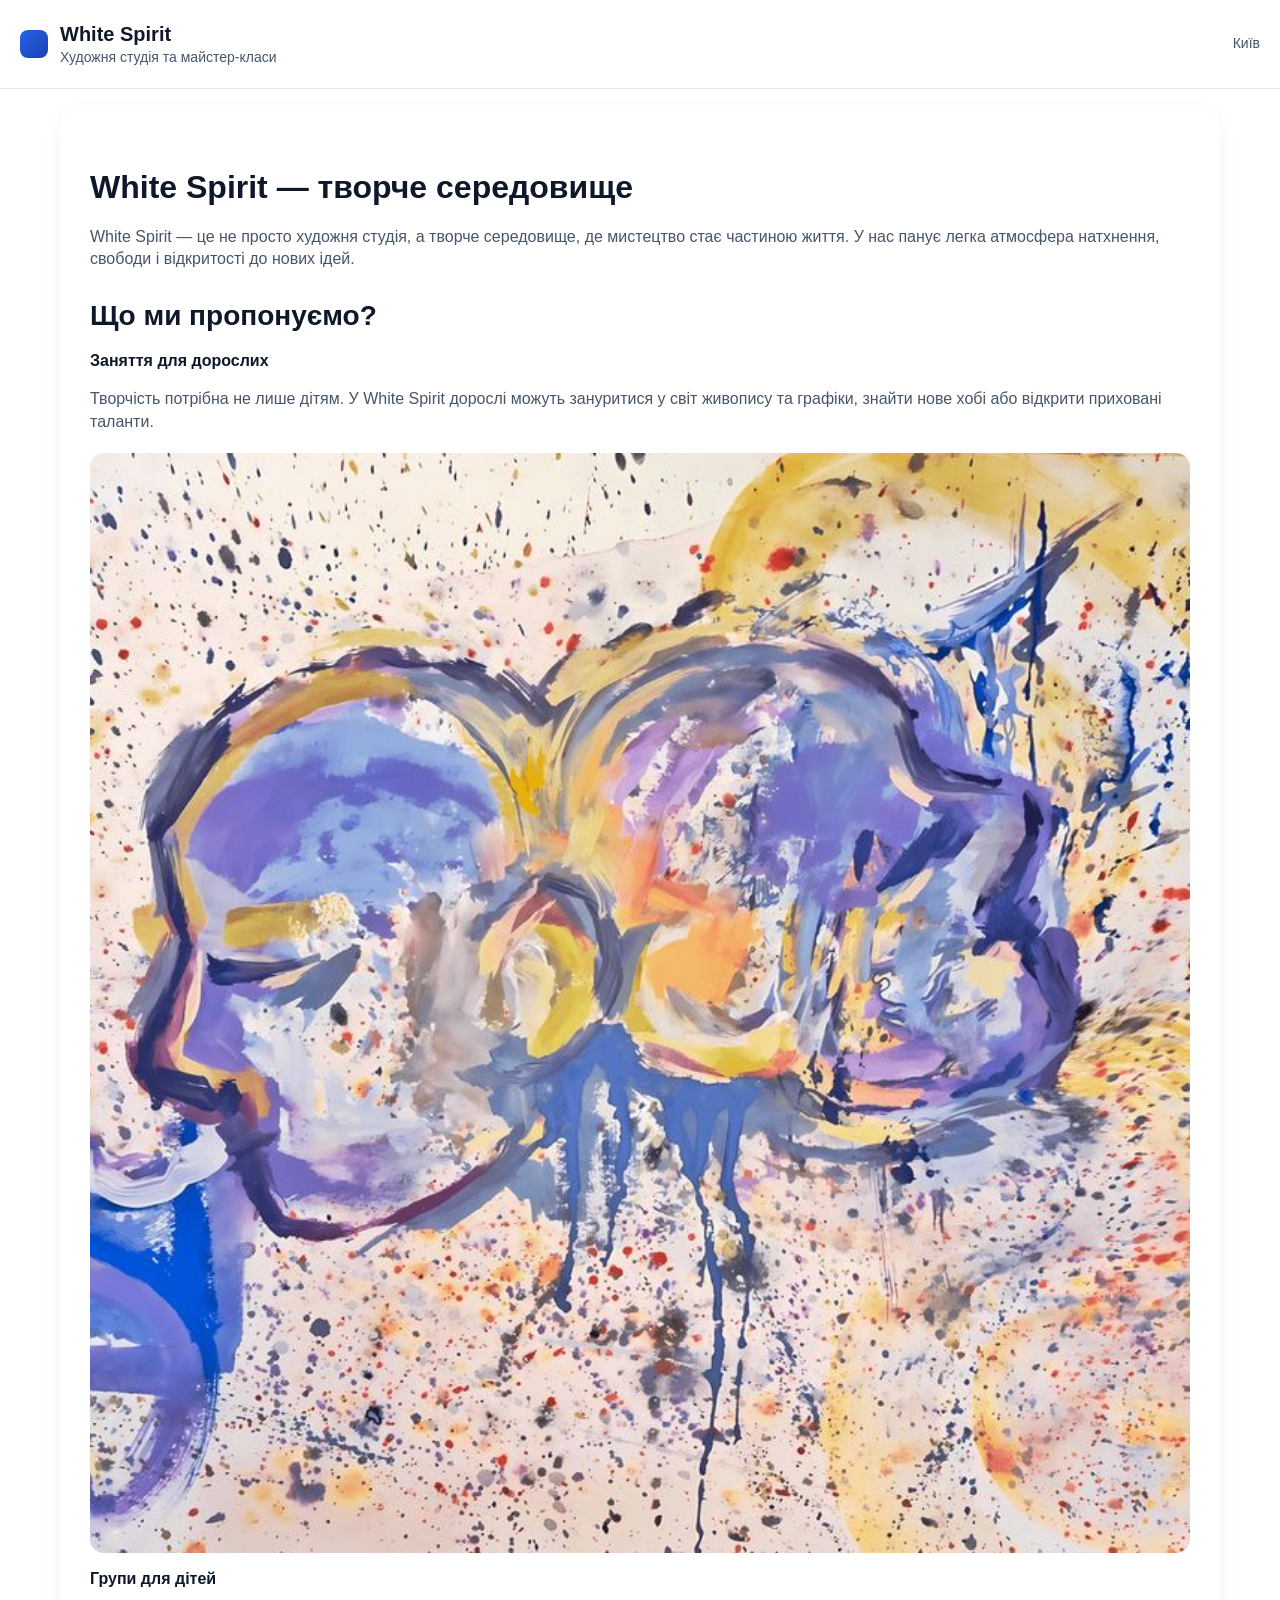
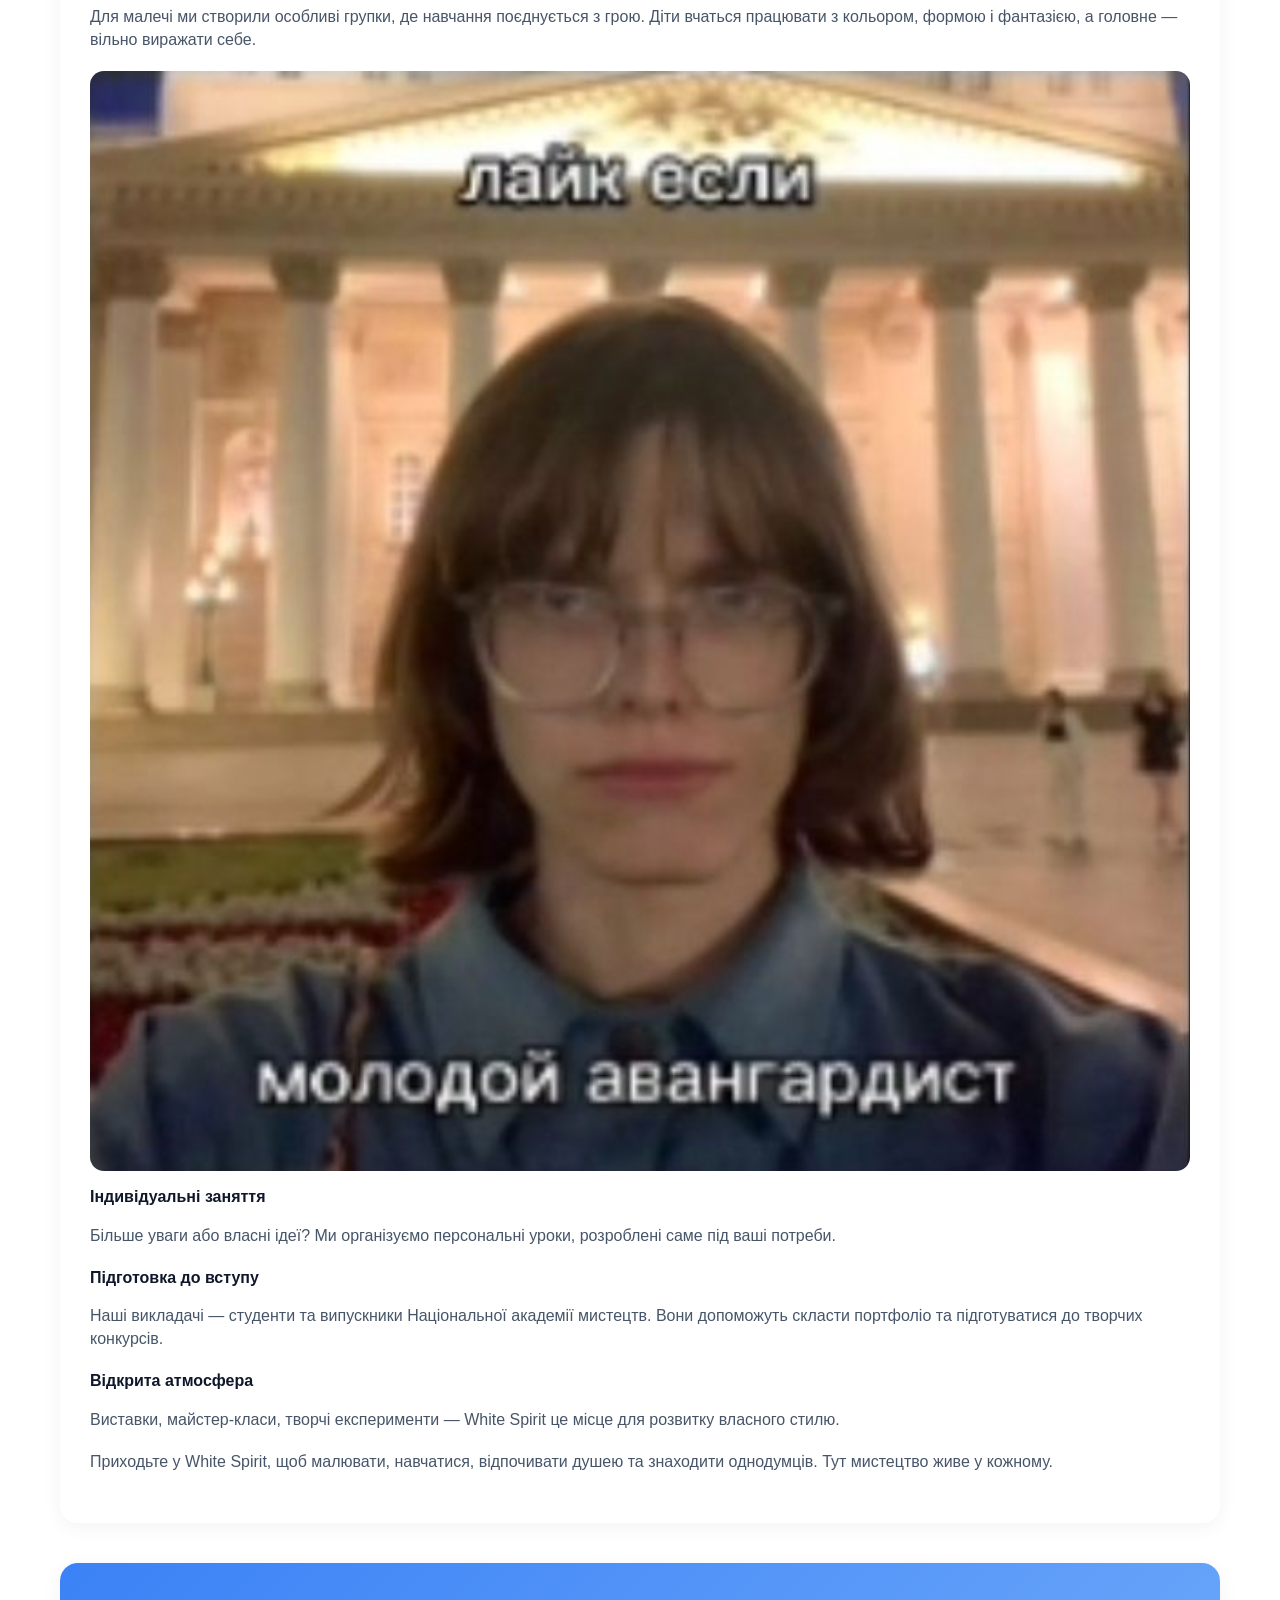
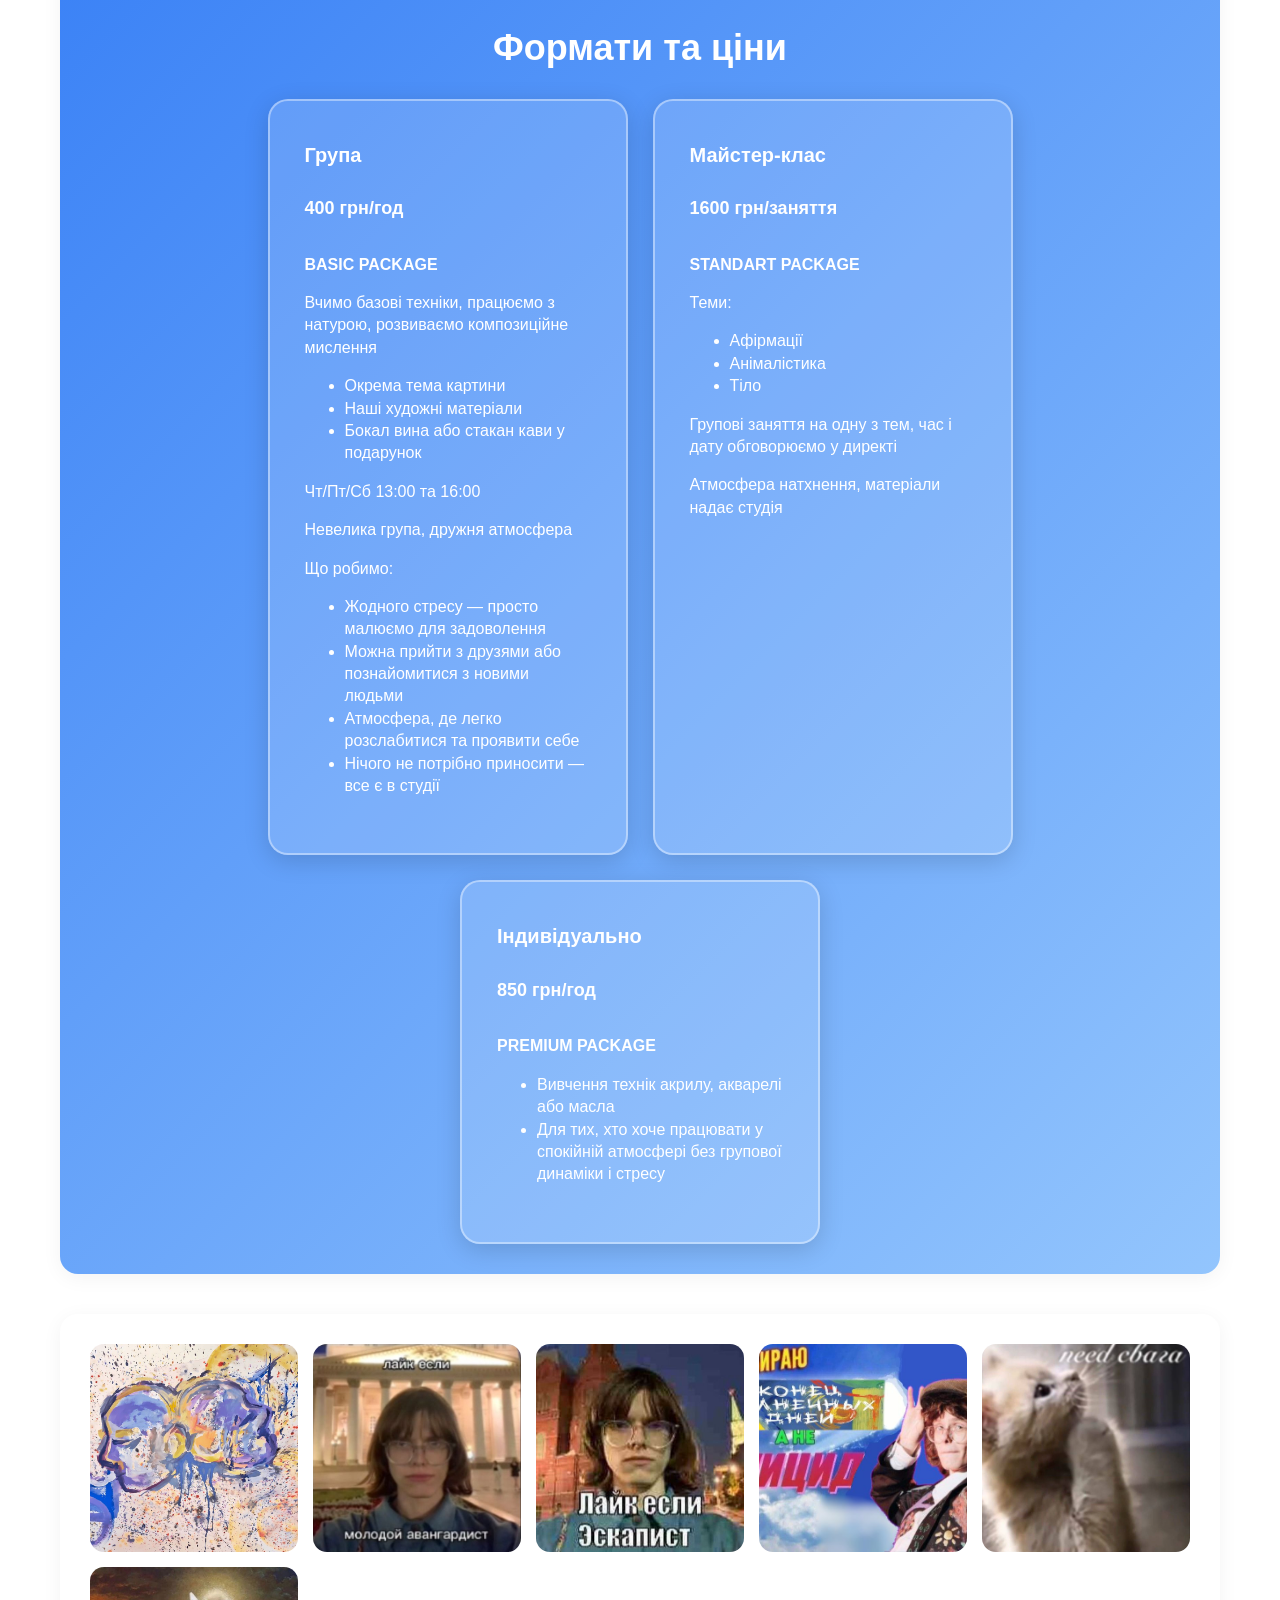
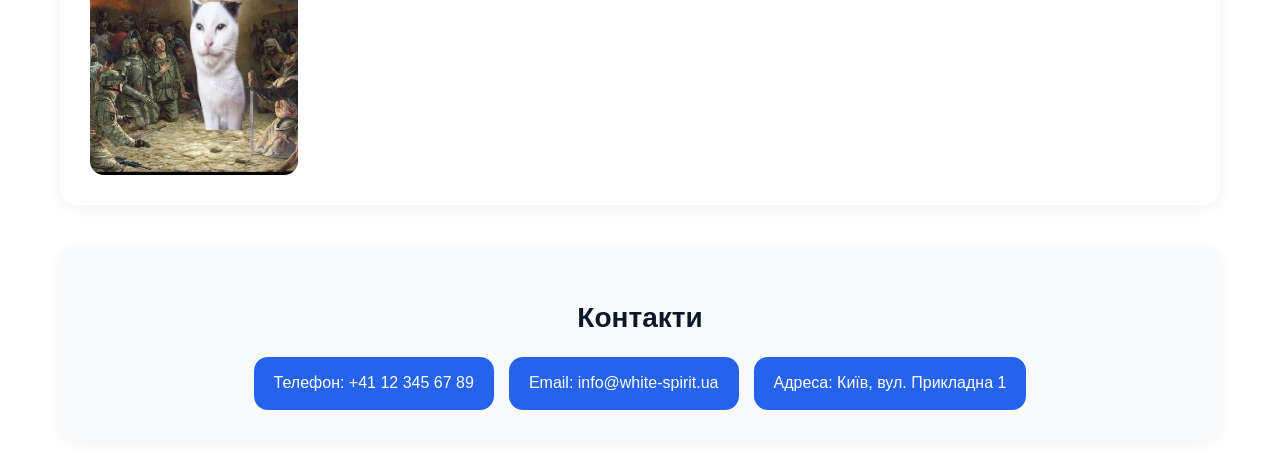
==== index.html @ bd14e555 "first commit" ====
<!DOCTYPE html>
<html lang="uk">
<head>
  <meta charset="utf-8" />
  <meta name="viewport" content="width=device-width, initial-scale=1" />
  <title>White Spirit — Художня студія</title>
  <link rel="stylesheet" href="styles.css">
  <link rel="icon" href="images/logo.svg">
</head>
<body>
  <header class="header">
    <div class="brand">
      <div class="mark" aria-hidden="true"></div>
      <div>
        <div class="name">White Spirit</div>
        <div class="tagline">Художня студія та майстер-класи</div>
      </div>
    </div>
    <div class="city">Київ</div>
  </header>

  <main>
    <!-- Інтро -->
    <section class="intro">
      <h1>White Spirit — творче середовище</h1>
      <p>White Spirit — це не просто художня студія, а творче середовище, де мистецтво стає частиною життя. У нас панує легка атмосфера натхнення, свободи і відкритості до нових ідей.</p>

      <h2>Що ми пропонуємо?</h2>

      <div class="intro-item">
        <strong>Заняття для дорослих</strong>
        <p>Творчість потрібна не лише дітям. У White Spirit дорослі можуть зануритися у світ живопису та графіки, знайти нове хобі або відкрити приховані таланти.</p>
      </div>
      <div class="intro-image" style="background-image: url('images/example1.jpg');"></div>

      <div class="intro-item">
        <strong>Групи для дітей</strong>
        <p>Для малечі ми створили особливі групки, де навчання поєднується з грою. Діти вчаться працювати з кольором, формою і фантазією, а головне — вільно виражати себе.</p>
      </div>
      <div class="intro-image" style="background-image: url('images/example2.jpg');"></div>

      <div class="intro-item">
        <strong>Індивідуальні заняття</strong>
        <p>Більше уваги або власні ідеї? Ми організуємо персональні уроки, розроблені саме під ваші потреби.</p>
      </div>

      <div class="intro-item">
        <strong>Підготовка до вступу</strong>
        <p>Наші викладачі — студенти та випускники Національної академії мистецтв. Вони допоможуть скласти портфоліо та підготуватися до творчих конкурсів.</p>
      </div>

      <div class="intro-item">
        <strong>Відкрита атмосфера</strong>
        <p>Виставки, майстер-класи, творчі експерименти — White Spirit це місце для розвитку власного стилю.</p>
      </div>

      <div class="intro-item final">
        <p>Приходьте у White Spirit, щоб малювати, навчатися, відпочивати душею та знаходити однодумців. Тут мистецтво живе у кожному.</p>
      </div>
    </section>

    <!-- Формати та ціни -->
    <section class="formats">
      <h2>Формати та ціни</h2>
      <div class="list">
        <!-- Група -->
        <div class="chip">
          <strong>Група</strong><br>
          <span>400 грн/год</span><br>
          <em>BASIC PACKAGE</em>
          <p>Вчимо базові техніки, працюємо з натурою, розвиваємо композиційне мислення</p>
          <ul>
            <li>Окрема тема картини</li>
            <li>Наші художні матеріали</li>
            <li>Бокал вина або стакан кави у подарунок</li>
          </ul>
          <p>Чт/Пт/Сб 13:00 та 16:00</p>
          <p>Невелика група, дружня атмосфера</p>
          <p>Що робимо:</p>
          <ul>
            <li>Жодного стресу — просто малюємо для задоволення</li>
            <li>Можна прийти з друзями або познайомитися з новими людьми</li>
            <li>Атмосфера, де легко розслабитися та проявити себе</li>
            <li>Нічого не потрібно приносити — все є в студії</li>
          </ul>
        </div>

        <!-- Майстер-клас -->
        <div class="chip">
          <strong>Майстер-клас</strong><br>
          <span>1600 грн/заняття</span><br>
          <em>STANDART PACKAGE</em>
          <p>Теми:</p>
          <ul>
            <li>Афірмації</li>
            <li>Анімалістика</li>
            <li>Тіло</li>
          </ul>
          <p>Групові заняття на одну з тем, час і дату обговорюємо у директі</p>
          <p>Атмосфера натхнення, матеріали надає студія</p>
        </div>

        <!-- Індивідуально -->
        <div class="chip">
          <strong>Індивідуально</strong><br>
          <span>850 грн/год</span><br>
          <em>PREMIUM PACKAGE</em>
          <ul>
            <li>Вивчення технік акрилу, акварелі або масла</li>
            <li>Для тих, хто хоче працювати у спокійній атмосфері без групової динаміки і стресу</li>
          </ul>
        </div>
      </div>
    </section>

    <!-- Вітрина робіт -->
    <section class="showcase">
      <div class="tile" style="background-image: url('images/example1.jpg');"></div>
      <div class="tile" style="background-image: url('images/example2.jpg');"></div>
      <div class="tile" style="background-image: url('images/example3.jpg');"></div>
      <div class="tile" style="background-image: url('images/example4.jpg');"></div>
      <div class="tile" style="background-image: url('images/example5.jpg');"></div>
      <div class="tile" style="background-image: url('images/example6.jpg');"></div>
    </section>

    <!-- Контакти -->
    <section class="contacts">
      <h2>Контакти</h2>
      <div class="contact-list">
        <div class="contact-chip">Телефон: +41 12 345 67 89</div>
        <div class="contact-chip">Email: info@white-spirit.ua</div>
        <div class="contact-chip">Адреса: Київ, вул. Прикладна 1</div>
      </div>
    </section>
  </main>
</body>
</html>
---- styles.css ----
:root {
  --bg: #ffffff;
  --ink: #0f172a;
  --muted: #475569;
  --accent: #2563eb;
  --accent-2: #1e40af;
  --card: #ffffff;
  --radius: 18px;
}

* { box-sizing: border-box; }
body { margin: 0; font-family: ui-sans-serif, sans-serif; color: var(--ink); background: var(--bg); line-height: 1.4; }

header.header {
  display: flex;
  justify-content: space-between;
  align-items: center;
  padding: 20px;
  border-bottom: 1px solid #e2e8f0;
}

.brand { display: flex; align-items: center; gap: 12px; }
.mark { width: 28px; height: 28px; border-radius: 8px; background: linear-gradient(135deg, var(--accent), var(--accent-2)); }
.name { font-weight: 700; font-size: 20px; }
.tagline { font-size: 14px; color: var(--muted); }
.city { font-size: 14px; color: var(--muted); }

main { display: flex; flex-direction: column; gap: 40px; padding: 20px; max-width: 1200px; margin: 0 auto; }

section { border-radius: var(--radius); padding: 30px; box-shadow: 0 4px 20px rgba(2,6,23,0.05); }

.intro h1 { font-size: 32px; margin-bottom: 15px; }
.intro h2 { font-size: 28px; margin: 25px 0 15px; }
.intro p { margin-bottom: 15px; color: var(--muted); }

.intro-item { margin-bottom: 20px; }
.intro-item strong { display: block; margin-bottom: 5px; font-size: 16px; }
.intro-image {
  width: 100%;
  aspect-ratio: 1/1;
  border-radius: 14px;
  background-size: cover;
  background-position: center;
  margin: 15px 0;
}

.formats { background: linear-gradient(135deg, #3b82f6, #93c5fd); color: white; }
.formats h2 { text-align: center; font-size: 36px; margin-bottom: 25px; }
.formats .list { display: flex; flex-wrap: wrap; gap: 25px; justify-content: center; }
.chip {
  background: rgba(255,255,255,0.15);
  border: 2px solid rgba(255,255,255,0.4);
  border-radius: 20px;
  padding: 40px 35px;
  text-align: left;
  min-width: 260px;
  max-width: 360px;
  font-size: 16px;
  font-weight: 500;
  box-shadow: 0 6px 24px rgba(0,0,0,0.15);
  transition: transform 0.3s;
}
.chip:hover { transform: scale(1.03); }
.chip strong { display: block; font-size: 20px; margin-bottom: 5px; }
.chip span { font-size: 18px; font-weight: 600; display: block; margin-bottom: 10px; }
.chip em { display: block; margin-bottom: 10px; font-style: normal; font-weight: 600; }

.showcase { display: grid; grid-template-columns: repeat(auto-fill,minmax(180px,1fr)); gap: 15px; }
.tile { width: 100%; aspect-ratio: 1/1; border-radius: 14px; background-size: cover; background-position: center; }

.contacts { background: #f8fafc; text-align: center; }
.contacts h2 { margin-bottom: 20px; font-size: 28px; }
.contact-list { display: flex; flex-wrap: wrap; justify-content: center; gap: 15px; }
.contact-chip { background: var(--accent); color: white; padding: 15px 20px; border-radius: 14px; min-width: 200px; }

@media (max-width: 768px) {
  .formats .list { flex-direction: column; align-items: center; }
  .chip { max-width: 90%; }
}
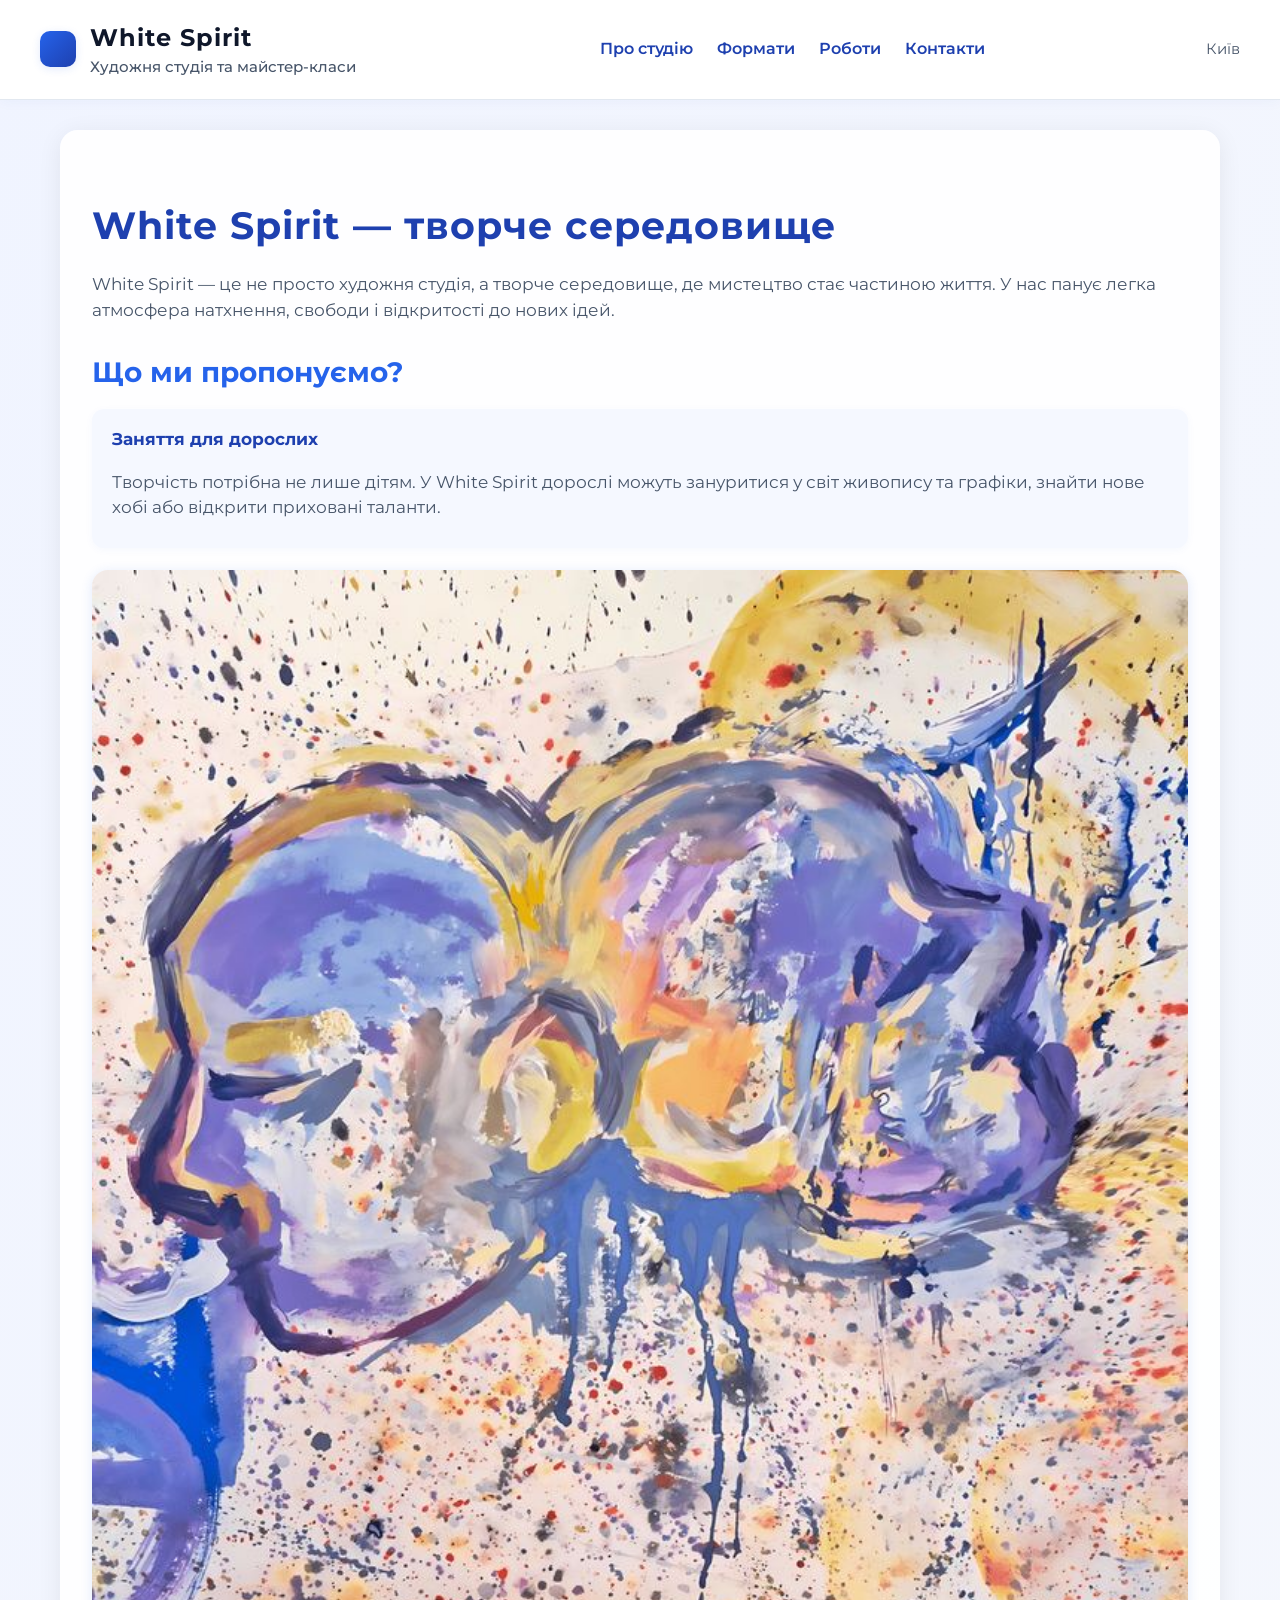
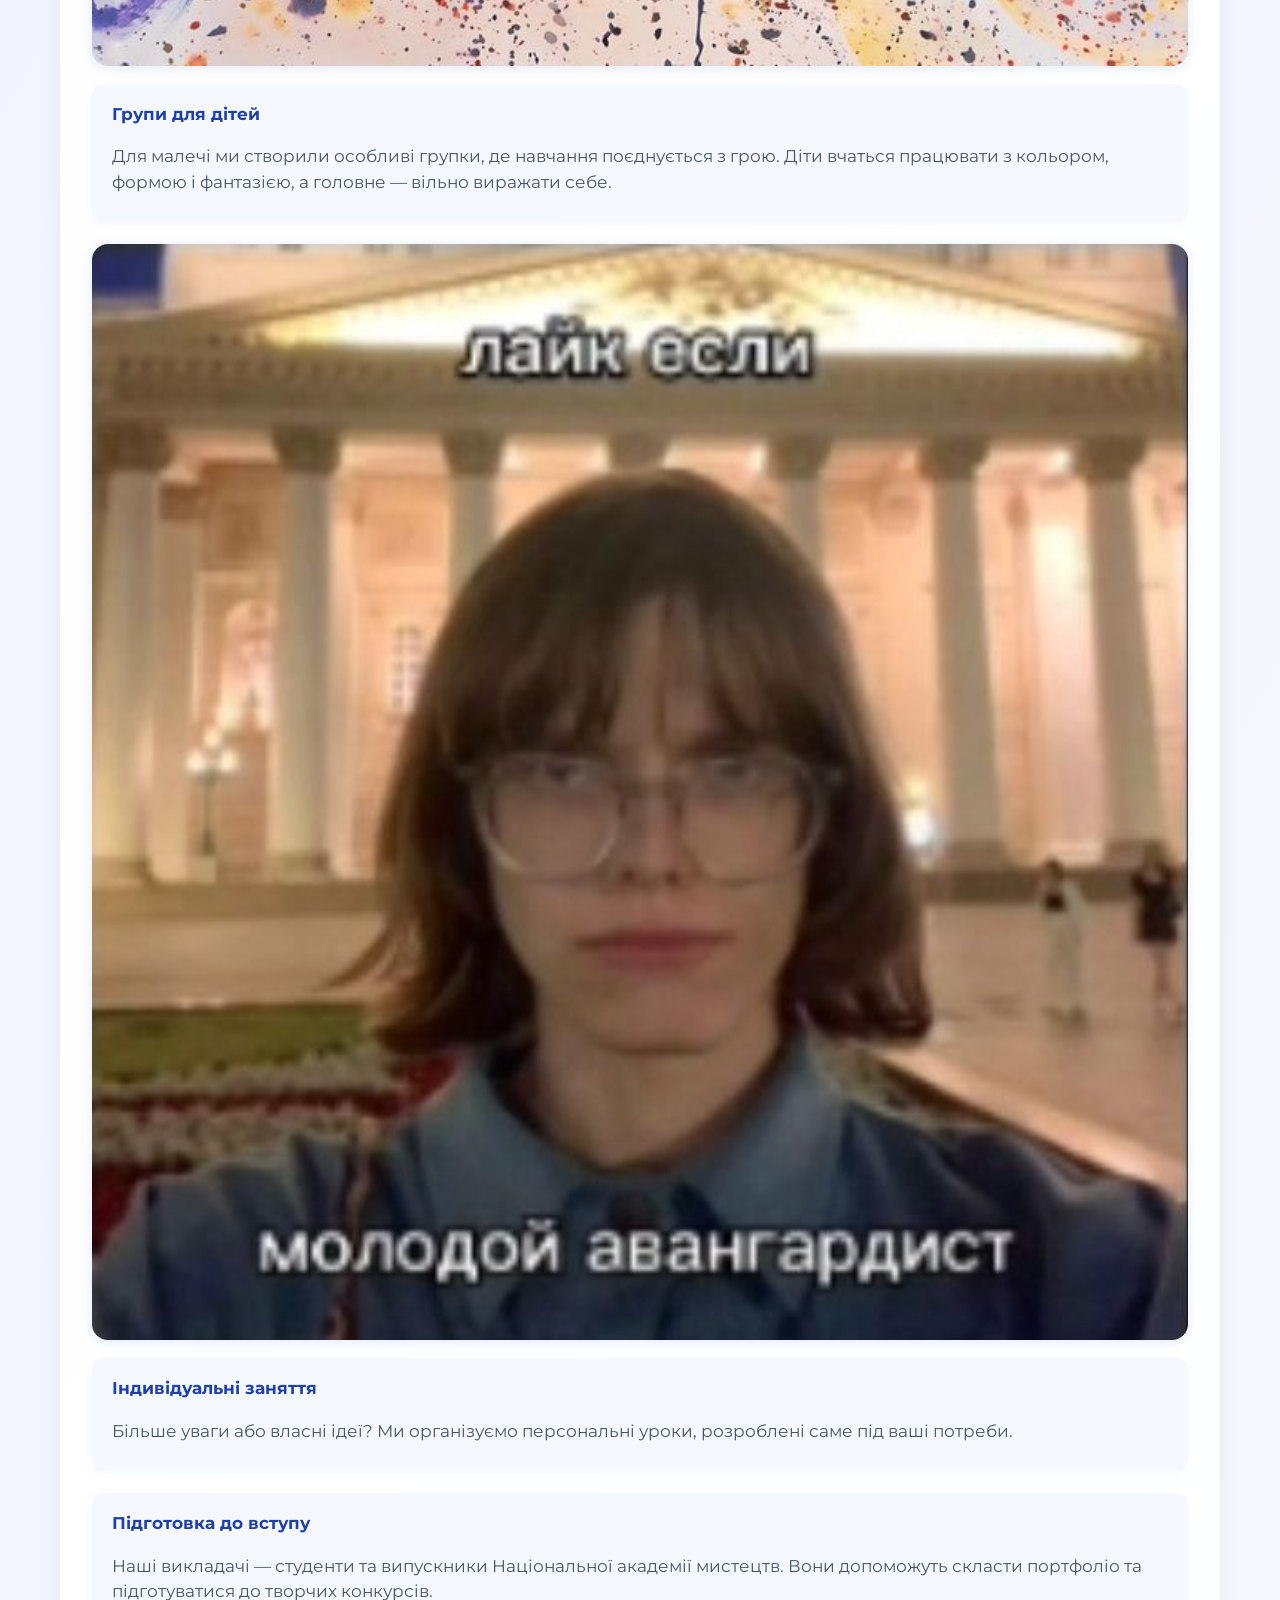
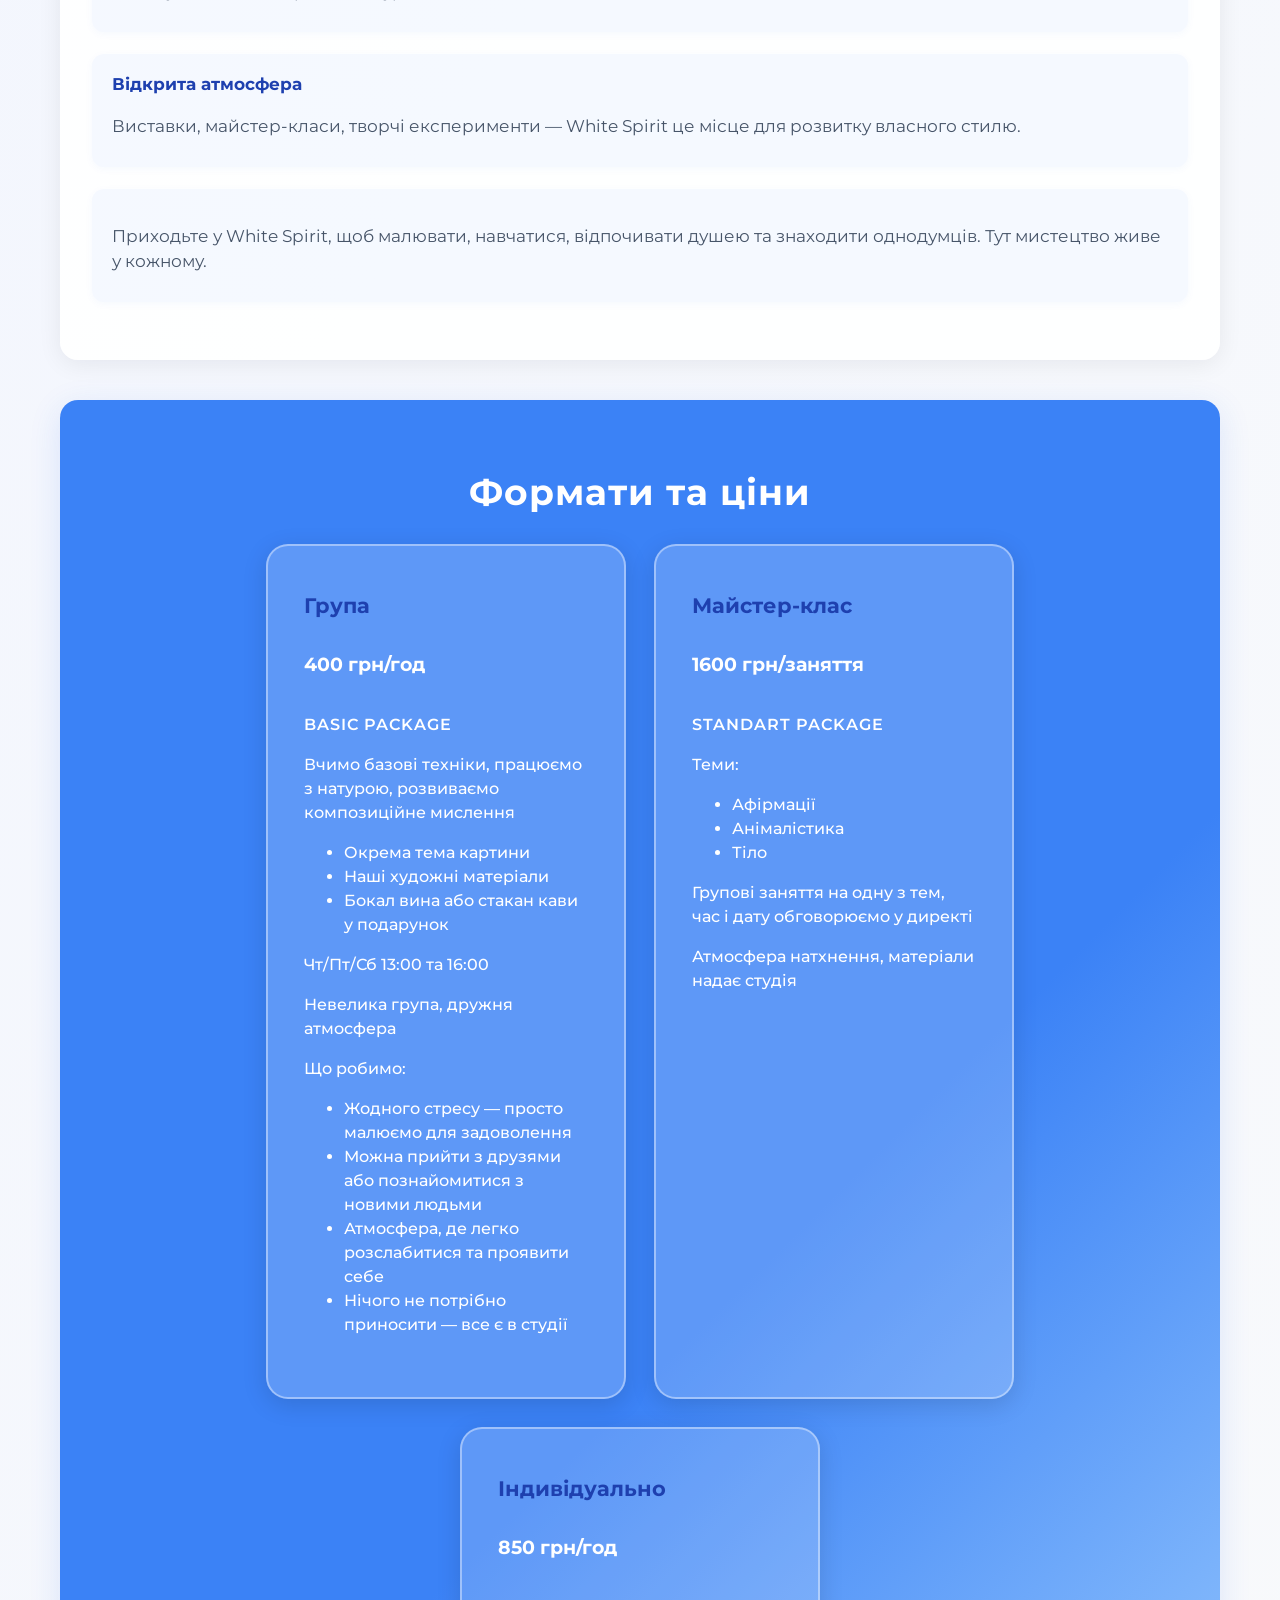
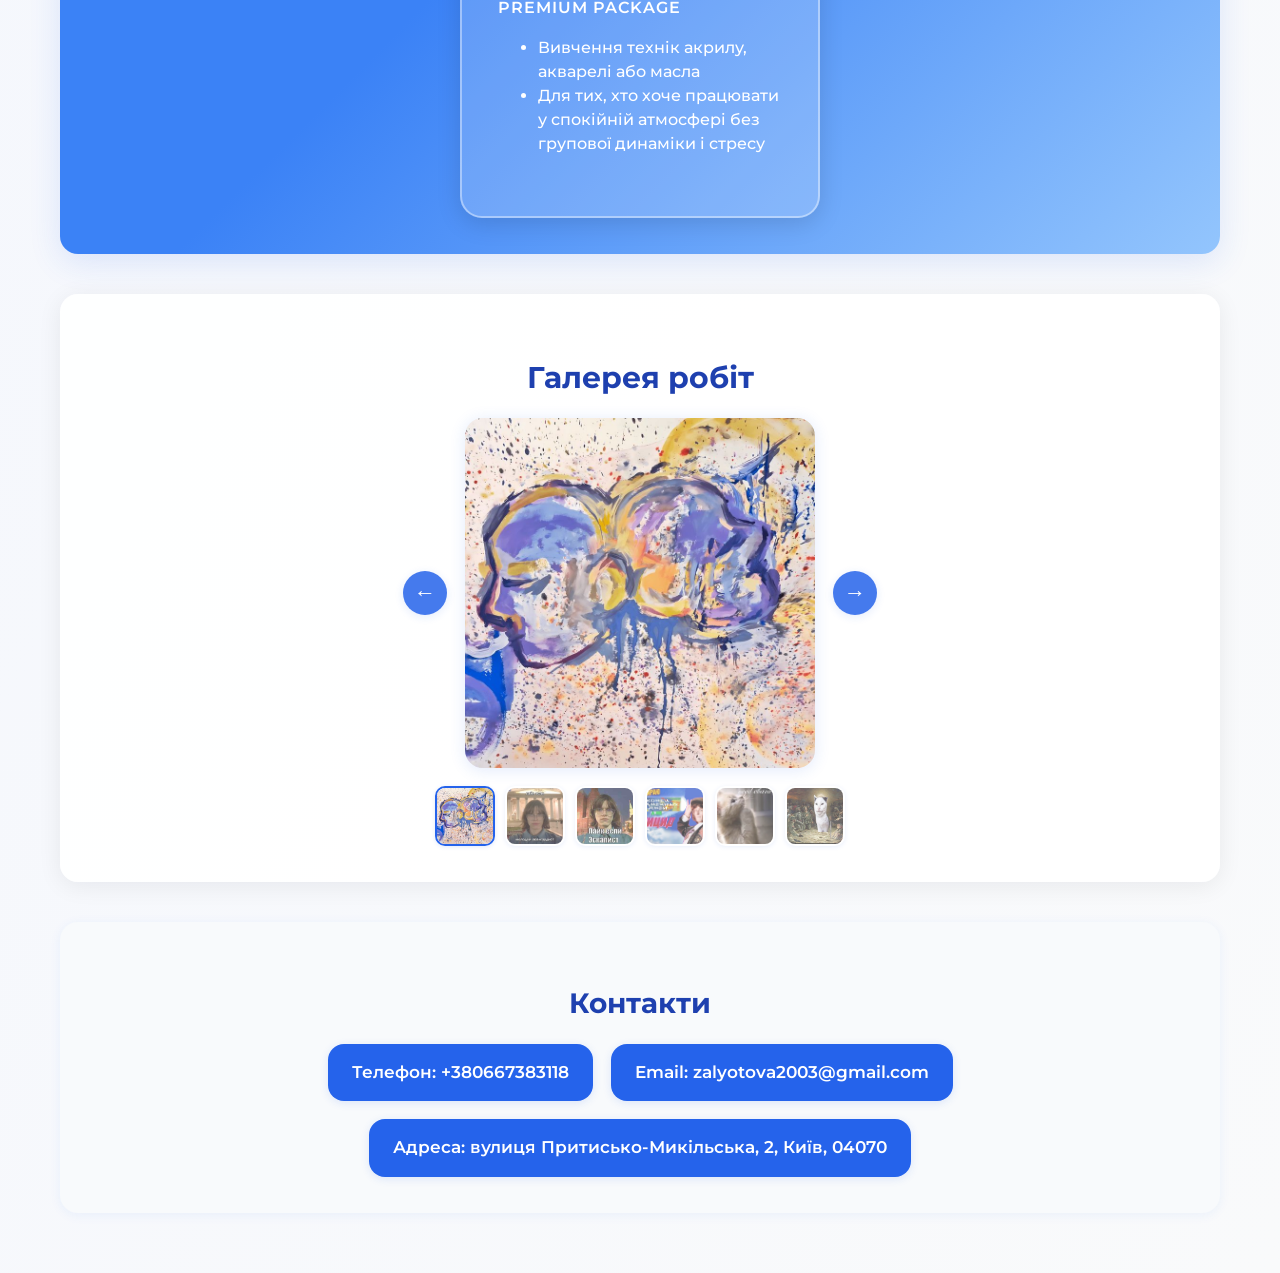
==== commit cb45d118: "second save, design, JS" ====
--- a/index.html
+++ b/index.html
@@ -6,8 +6,11 @@
   <title>White Spirit — Художня студія</title>
   <link rel="stylesheet" href="styles.css">
   <link rel="icon" href="images/logo.svg">
+  <link href="https://fonts.googleapis.com/css2?family=Montserrat:wght@400;600;700&display=swap" rel="stylesheet">
+  <script defer src="script.js"></script>
 </head>
 <body>
+
   <header class="header">
     <div class="brand">
       <div class="mark" aria-hidden="true"></div>
@@ -16,12 +19,19 @@
         <div class="tagline">Художня студія та майстер-класи</div>
       </div>
     </div>
+    <nav class="nav">
+      <a href="#intro" class="nav-link">Про студію</a>
+      <a href="#formats" class="nav-link">Формати</a>
+      <a href="#showcase" class="nav-link">Роботи</a>
+      <a href="#contacts" class="nav-link">Контакти</a>
+    </nav>
     <div class="city">Київ</div>
+    <button class="menu-toggle" aria-label="Меню"><span></span><span></span><span></span></button>
   </header>
 
   <main>
     <!-- Інтро -->
-    <section class="intro">
+    <section class="intro" id="intro">
       <h1>White Spirit — творче середовище</h1>
       <p>White Spirit — це не просто художня студія, а творче середовище, де мистецтво стає частиною життя. У нас панує легка атмосфера натхнення, свободи і відкритості до нових ідей.</p>
 
@@ -60,7 +70,7 @@
     </section>
 
     <!-- Формати та ціни -->
-    <section class="formats">
+  <section class="formats" id="formats">
       <h2>Формати та ціни</h2>
       <div class="list">
         <!-- Група -->
@@ -114,24 +124,42 @@
     </section>
 
     <!-- Вітрина робіт -->
-    <section class="showcase">
-      <div class="tile" style="background-image: url('images/example1.jpg');"></div>
-      <div class="tile" style="background-image: url('images/example2.jpg');"></div>
-      <div class="tile" style="background-image: url('images/example3.jpg');"></div>
-      <div class="tile" style="background-image: url('images/example4.jpg');"></div>
-      <div class="tile" style="background-image: url('images/example5.jpg');"></div>
-      <div class="tile" style="background-image: url('images/example6.jpg');"></div>
+    <section class="showcase" id="showcase">
+      <h2 class="gallery-title">Галерея робіт</h2>
+      <div class="gallery">
+        <button class="gallery-arrow left" aria-label="Попереднє зображення">&#8592;</button>
+        <div class="gallery-main">
+          <img src="images/example1.jpg" alt="Робота 1" class="gallery-image" data-index="0">
+        </div>
+        <button class="gallery-arrow right" aria-label="Наступне зображення">&#8594;</button>
+      </div>
+      <div class="gallery-thumbs">
+        <img src="images/example1.jpg" alt="thumb1" class="gallery-thumb active" data-index="0">
+        <img src="images/example2.jpg" alt="thumb2" class="gallery-thumb" data-index="1">
+        <img src="images/example3.jpg" alt="thumb3" class="gallery-thumb" data-index="2">
+        <img src="images/example4.jpg" alt="thumb4" class="gallery-thumb" data-index="3">
+        <img src="images/example5.jpg" alt="thumb5" class="gallery-thumb" data-index="4">
+        <img src="images/example6.jpg" alt="thumb6" class="gallery-thumb" data-index="5">
+      </div>
+
+      <!-- Lightbox overlay -->
+      <div class="gallery-lightbox" tabindex="-1">
+        <span class="lightbox-close" title="Закрити">&times;</span>
+        <img src="" alt="full" class="lightbox-img">
+        <button class="lightbox-arrow left" aria-label="Попереднє">&#8592;</button>
+        <button class="lightbox-arrow right" aria-label="Наступне">&#8594;</button>
+      </div>
     </section>
 
     <!-- Контакти -->
-    <section class="contacts">
+  <section class="contacts" id="contacts">
       <h2>Контакти</h2>
       <div class="contact-list">
-        <div class="contact-chip">Телефон: +41 12 345 67 89</div>
-        <div class="contact-chip">Email: info@white-spirit.ua</div>
-        <div class="contact-chip">Адреса: Київ, вул. Прикладна 1</div>
+        <div class="contact-chip">Телефон: +380667383118</div>
+        <div class="contact-chip">Email: zalyotova2003@gmail.com</div>
+        <div class="contact-chip">Адреса: вулиця Притисько-Микільська, 2, Київ, 04070</div>
       </div>
     </section>
   </main>
 </body>
-</html>
+</html>
--- a/styles.css
+++ b/styles.css
@@ -9,71 +9,431 @@
 }
 
 * { box-sizing: border-box; }
-body { margin: 0; font-family: ui-sans-serif, sans-serif; color: var(--ink); background: var(--bg); line-height: 1.4; }
+body {
+  margin: 0;
+  font-family: 'Montserrat', ui-sans-serif, sans-serif;
+  color: var(--ink);
+  background: linear-gradient(120deg, #f0f4ff 0%, #f9fafb 100%);
+  line-height: 1.5;
+  min-height: 100vh;
+  scroll-behavior: smooth;
+}
 
 header.header {
   display: flex;
   justify-content: space-between;
   align-items: center;
-  padding: 20px;
+  padding: 20px 40px;
   border-bottom: 1px solid #e2e8f0;
-}
-
-.brand { display: flex; align-items: center; gap: 12px; }
-.mark { width: 28px; height: 28px; border-radius: 8px; background: linear-gradient(135deg, var(--accent), var(--accent-2)); }
-.name { font-weight: 700; font-size: 20px; }
-.tagline { font-size: 14px; color: var(--muted); }
-.city { font-size: 14px; color: var(--muted); }
-
-main { display: flex; flex-direction: column; gap: 40px; padding: 20px; max-width: 1200px; margin: 0 auto; }
-
-section { border-radius: var(--radius); padding: 30px; box-shadow: 0 4px 20px rgba(2,6,23,0.05); }
-
-.intro h1 { font-size: 32px; margin-bottom: 15px; }
-.intro h2 { font-size: 28px; margin: 25px 0 15px; }
-.intro p { margin-bottom: 15px; color: var(--muted); }
-
-.intro-item { margin-bottom: 20px; }
-.intro-item strong { display: block; margin-bottom: 5px; font-size: 16px; }
+  background: rgba(255,255,255,0.95);
+  position: sticky;
+  top: 0;
+  z-index: 100;
+  box-shadow: 0 2px 12px rgba(30,64,175,0.04);
+}
+
+
+.brand { display: flex; align-items: center; gap: 14px; }
+.mark { width: 36px; height: 36px; border-radius: 10px; background: linear-gradient(135deg, var(--accent), var(--accent-2)); box-shadow: 0 2px 8px #2563eb22; }
+.name { font-weight: 700; font-size: 24px; letter-spacing: 1px; }
+.tagline { font-size: 15px; color: var(--muted); font-weight: 500; }
+.city { font-size: 15px; color: var(--muted); margin-left: 18px; }
+
+.nav {
+  display: flex;
+  gap: 24px;
+  margin-left: 40px;
+}
+.nav-link {
+  color: var(--accent-2);
+  text-decoration: none;
+  font-weight: 600;
+  font-size: 16px;
+  position: relative;
+  transition: color 0.2s;
+}
+.nav-link::after {
+  content: '';
+  display: block;
+  height: 2px;
+  width: 0;
+  background: var(--accent);
+  transition: width 0.3s;
+  position: absolute;
+  left: 0; bottom: -3px;
+}
+.nav-link:hover, .nav-link.active {
+  color: var(--accent);
+}
+.nav-link:hover::after, .nav-link.active::after {
+  width: 100%;
+}
+.menu-toggle {
+  display: none;
+  flex-direction: column;
+  gap: 4px;
+  background: none;
+  border: none;
+  cursor: pointer;
+  margin-left: 20px;
+}
+.menu-toggle span {
+  width: 26px;
+  height: 3px;
+  background: var(--accent-2);
+  border-radius: 2px;
+  display: block;
+  transition: all 0.3s;
+}
+
+main {
+  display: flex;
+  flex-direction: column;
+  gap: 40px;
+  padding: 30px 20px 60px 20px;
+  max-width: 1200px;
+  margin: 0 auto;
+}
+
+section {
+  border-radius: var(--radius);
+  padding: 36px 32px;
+  box-shadow: 0 4px 24px rgba(2,6,23,0.07);
+  background: rgba(255,255,255,0.95);
+  margin-bottom: 0;
+  opacity: 0;
+  transform: translateY(40px);
+  transition: opacity 0.7s cubic-bezier(.4,0,.2,1), transform 0.7s cubic-bezier(.4,0,.2,1);
+}
+section.visible {
+  opacity: 1;
+  transform: none;
+}
+
+
+.intro h1 {
+  font-size: 38px;
+  margin-bottom: 18px;
+  font-weight: 700;
+  color: var(--accent-2);
+  letter-spacing: 1px;
+}
+.intro h2 {
+  font-size: 28px;
+  margin: 28px 0 16px;
+  color: var(--accent);
+}
+.intro p {
+  margin-bottom: 15px;
+  color: var(--muted);
+  font-size: 17px;
+}
+
+
+.intro-item {
+  margin-bottom: 22px;
+  background: rgba(36, 99, 235, 0.04);
+  border-radius: 12px;
+  padding: 18px 20px 12px 20px;
+  box-shadow: 0 2px 8px #2563eb0a;
+  transition: box-shadow 0.3s;
+}
+.intro-item:hover {
+  box-shadow: 0 6px 24px #2563eb22;
+}
+.intro-item strong {
+  display: block;
+  margin-bottom: 5px;
+  font-size: 17px;
+  color: var(--accent-2);
+}
 .intro-image {
   width: 100%;
   aspect-ratio: 1/1;
-  border-radius: 14px;
+  border-radius: 16px;
   background-size: cover;
   background-position: center;
-  margin: 15px 0;
-}
-
-.formats { background: linear-gradient(135deg, #3b82f6, #93c5fd); color: white; }
-.formats h2 { text-align: center; font-size: 36px; margin-bottom: 25px; }
-.formats .list { display: flex; flex-wrap: wrap; gap: 25px; justify-content: center; }
+  margin: 18px 0;
+  box-shadow: 0 2px 12px #2563eb22;
+  opacity: 0;
+  transform: scale(0.96);
+  transition: opacity 0.7s, transform 0.7s;
+}
+.intro-image.visible {
+  opacity: 1;
+  transform: scale(1);
+}
+
+
+.formats {
+  background: linear-gradient(135deg, #3b82f6 60%, #93c5fd 100%);
+  color: white;
+  box-shadow: 0 8px 32px #2563eb22;
+}
+.formats h2 {
+  text-align: center;
+  font-size: 36px;
+  margin-bottom: 25px;
+  font-weight: 700;
+  letter-spacing: 1px;
+}
+.formats .list {
+  display: flex;
+  flex-wrap: wrap;
+  gap: 28px;
+  justify-content: center;
+}
 .chip {
-  background: rgba(255,255,255,0.15);
+  background: rgba(255,255,255,0.18);
   border: 2px solid rgba(255,255,255,0.4);
-  border-radius: 20px;
-  padding: 40px 35px;
+  border-radius: 22px;
+  padding: 44px 36px;
   text-align: left;
   min-width: 260px;
   max-width: 360px;
   font-size: 16px;
   font-weight: 500;
-  box-shadow: 0 6px 24px rgba(0,0,0,0.15);
-  transition: transform 0.3s;
-}
-.chip:hover { transform: scale(1.03); }
-.chip strong { display: block; font-size: 20px; margin-bottom: 5px; }
-.chip span { font-size: 18px; font-weight: 600; display: block; margin-bottom: 10px; }
-.chip em { display: block; margin-bottom: 10px; font-style: normal; font-weight: 600; }
-
-.showcase { display: grid; grid-template-columns: repeat(auto-fill,minmax(180px,1fr)); gap: 15px; }
-.tile { width: 100%; aspect-ratio: 1/1; border-radius: 14px; background-size: cover; background-position: center; }
-
-.contacts { background: #f8fafc; text-align: center; }
-.contacts h2 { margin-bottom: 20px; font-size: 28px; }
-.contact-list { display: flex; flex-wrap: wrap; justify-content: center; gap: 15px; }
-.contact-chip { background: var(--accent); color: white; padding: 15px 20px; border-radius: 14px; min-width: 200px; }
-
-@media (max-width: 768px) {
-  .formats .list { flex-direction: column; align-items: center; }
-  .chip { max-width: 90%; }
-}
+  box-shadow: 0 6px 24px rgba(0,0,0,0.13);
+  transition: transform 0.3s, box-shadow 0.3s;
+  position: relative;
+  overflow: hidden;
+}
+.chip:hover {
+  transform: scale(1.04) translateY(-4px);
+  box-shadow: 0 12px 32px #2563eb33;
+}
+.chip strong {
+  display: block;
+  font-size: 21px;
+  margin-bottom: 5px;
+  color: #1e40af;
+}
+.chip span {
+  font-size: 19px;
+  font-weight: 700;
+  display: block;
+  margin-bottom: 10px;
+}
+.chip em {
+  display: block;
+  margin-bottom: 10px;
+  font-style: normal;
+  font-weight: 600;
+  color: #fff;
+  letter-spacing: 1px;
+}
+
+
+
+.gallery-title {
+  text-align: center;
+  font-size: 30px;
+  color: var(--accent-2);
+  margin-bottom: 18px;
+  font-weight: 700;
+}
+.gallery {
+  display: flex;
+  align-items: center;
+  justify-content: center;
+  gap: 18px;
+  margin-bottom: 18px;
+}
+.gallery-main {
+  width: 350px;
+  height: 350px;
+  background: #f1f5f9;
+  border-radius: 18px;
+  box-shadow: 0 2px 16px #2563eb22;
+  display: flex;
+  align-items: center;
+  justify-content: center;
+  overflow: hidden;
+  position: relative;
+  cursor: zoom-in;
+  transition: box-shadow 0.3s;
+}
+.gallery-image {
+  max-width: 100%;
+  max-height: 100%;
+  border-radius: 14px;
+  transition: transform 0.4s cubic-bezier(.4,0,.2,1);
+  box-shadow: 0 2px 8px #2563eb22;
+}
+.gallery-arrow {
+  background: var(--accent);
+  color: #fff;
+  border: none;
+  border-radius: 50%;
+  width: 44px;
+  height: 44px;
+  font-size: 22px;
+  cursor: pointer;
+  box-shadow: 0 2px 8px #2563eb22;
+  transition: background 0.2s, transform 0.2s;
+  display: flex;
+  align-items: center;
+  justify-content: center;
+  opacity: 0.85;
+}
+.gallery-arrow:hover {
+  background: var(--accent-2);
+  transform: scale(1.08);
+}
+.gallery-thumbs {
+  display: flex;
+  gap: 10px;
+  justify-content: center;
+  margin-top: 8px;
+  flex-wrap: wrap;
+}
+.gallery-thumb {
+  width: 60px;
+  height: 60px;
+  object-fit: cover;
+  border-radius: 10px;
+  box-shadow: 0 1px 4px #2563eb22;
+  cursor: pointer;
+  opacity: 0.7;
+  border: 2px solid transparent;
+  transition: border 0.2s, opacity 0.2s;
+}
+.gallery-thumb.active, .gallery-thumb:hover {
+  border: 2px solid var(--accent);
+  opacity: 1;
+}
+
+/* Lightbox */
+.gallery-lightbox {
+  display: none;
+  position: fixed;
+  z-index: 9999;
+  left: 0; top: 0; width: 100vw; height: 100vh;
+  background: rgba(30, 41, 59, 0.92);
+  align-items: center;
+  justify-content: center;
+  flex-direction: column;
+  transition: opacity 0.3s;
+}
+.gallery-lightbox.open {
+  display: flex;
+}
+.lightbox-img {
+  max-width: 90vw;
+  max-height: 80vh;
+  border-radius: 18px;
+  box-shadow: 0 4px 32px #0008;
+  margin-bottom: 18px;
+  background: #fff;
+}
+.lightbox-close {
+  position: absolute;
+  top: 32px;
+  right: 48px;
+  font-size: 40px;
+  color: #fff;
+  cursor: pointer;
+  z-index: 2;
+  transition: color 0.2s;
+}
+.lightbox-close:hover {
+  color: var(--accent);
+}
+.lightbox-arrow {
+  position: absolute;
+  top: 50%;
+  transform: translateY(-50%);
+  background: var(--accent);
+  color: #fff;
+  border: none;
+  border-radius: 50%;
+  width: 54px;
+  height: 54px;
+  font-size: 28px;
+  cursor: pointer;
+  box-shadow: 0 2px 8px #2563eb22;
+  opacity: 0.9;
+  z-index: 2;
+}
+.lightbox-arrow.left { left: 32px; }
+.lightbox-arrow.right { right: 32px; }
+.lightbox-arrow:hover { background: var(--accent-2); }
+
+@media (max-width: 600px) {
+  .gallery-main { width: 90vw; height: 50vw; min-height: 180px; }
+  .gallery-thumb { width: 44px; height: 44px; }
+  .lightbox-img { max-width: 98vw; max-height: 60vh; }
+  .lightbox-arrow.left { left: 8px; }
+  .lightbox-arrow.right { right: 8px; }
+  .lightbox-close { right: 18px; top: 18px; font-size: 32px; }
+}
+
+
+.contacts {
+  background: #f8fafc;
+  text-align: center;
+  box-shadow: 0 2px 12px #2563eb11;
+}
+.contacts h2 {
+  margin-bottom: 20px;
+  font-size: 28px;
+  color: var(--accent-2);
+}
+.contact-list {
+  display: flex;
+  flex-wrap: wrap;
+  justify-content: center;
+  gap: 18px;
+}
+.contact-chip {
+  background: var(--accent);
+  color: white;
+  padding: 16px 24px;
+  border-radius: 16px;
+  min-width: 200px;
+  font-size: 17px;
+  font-weight: 600;
+  box-shadow: 0 2px 8px #2563eb22;
+  transition: background 0.2s;
+}
+.contact-chip:hover {
+  background: var(--accent-2);
+}
+footer.footer {
+  text-align: center;
+  padding: 28px 0 18px 0;
+  color: #64748b;
+  font-size: 15px;
+  background: none;
+  letter-spacing: 1px;
+}
+
+@media (max-width: 900px) {
+  header.header { padding: 16px 10px; }
+  main { padding: 18px 2vw 40px 2vw; }
+  section { padding: 22px 6vw; }
+  .formats .list { gap: 16px; }
+}
+
+@media (max-width: 700px) {
+  .nav {
+    display: none;
+    position: absolute;
+    top: 60px;
+    left: 0;
+    width: 100vw;
+    background: #fff;
+    flex-direction: column;
+    gap: 0;
+    box-shadow: 0 8px 32px #2563eb22;
+    z-index: 200;
+  }
+  .nav.open {
+    display: flex;
+  }
+  .menu-toggle {
+    display: flex;
+  }
+  .city { display: none; }
+  .chip { max-width: 98vw; }
+}
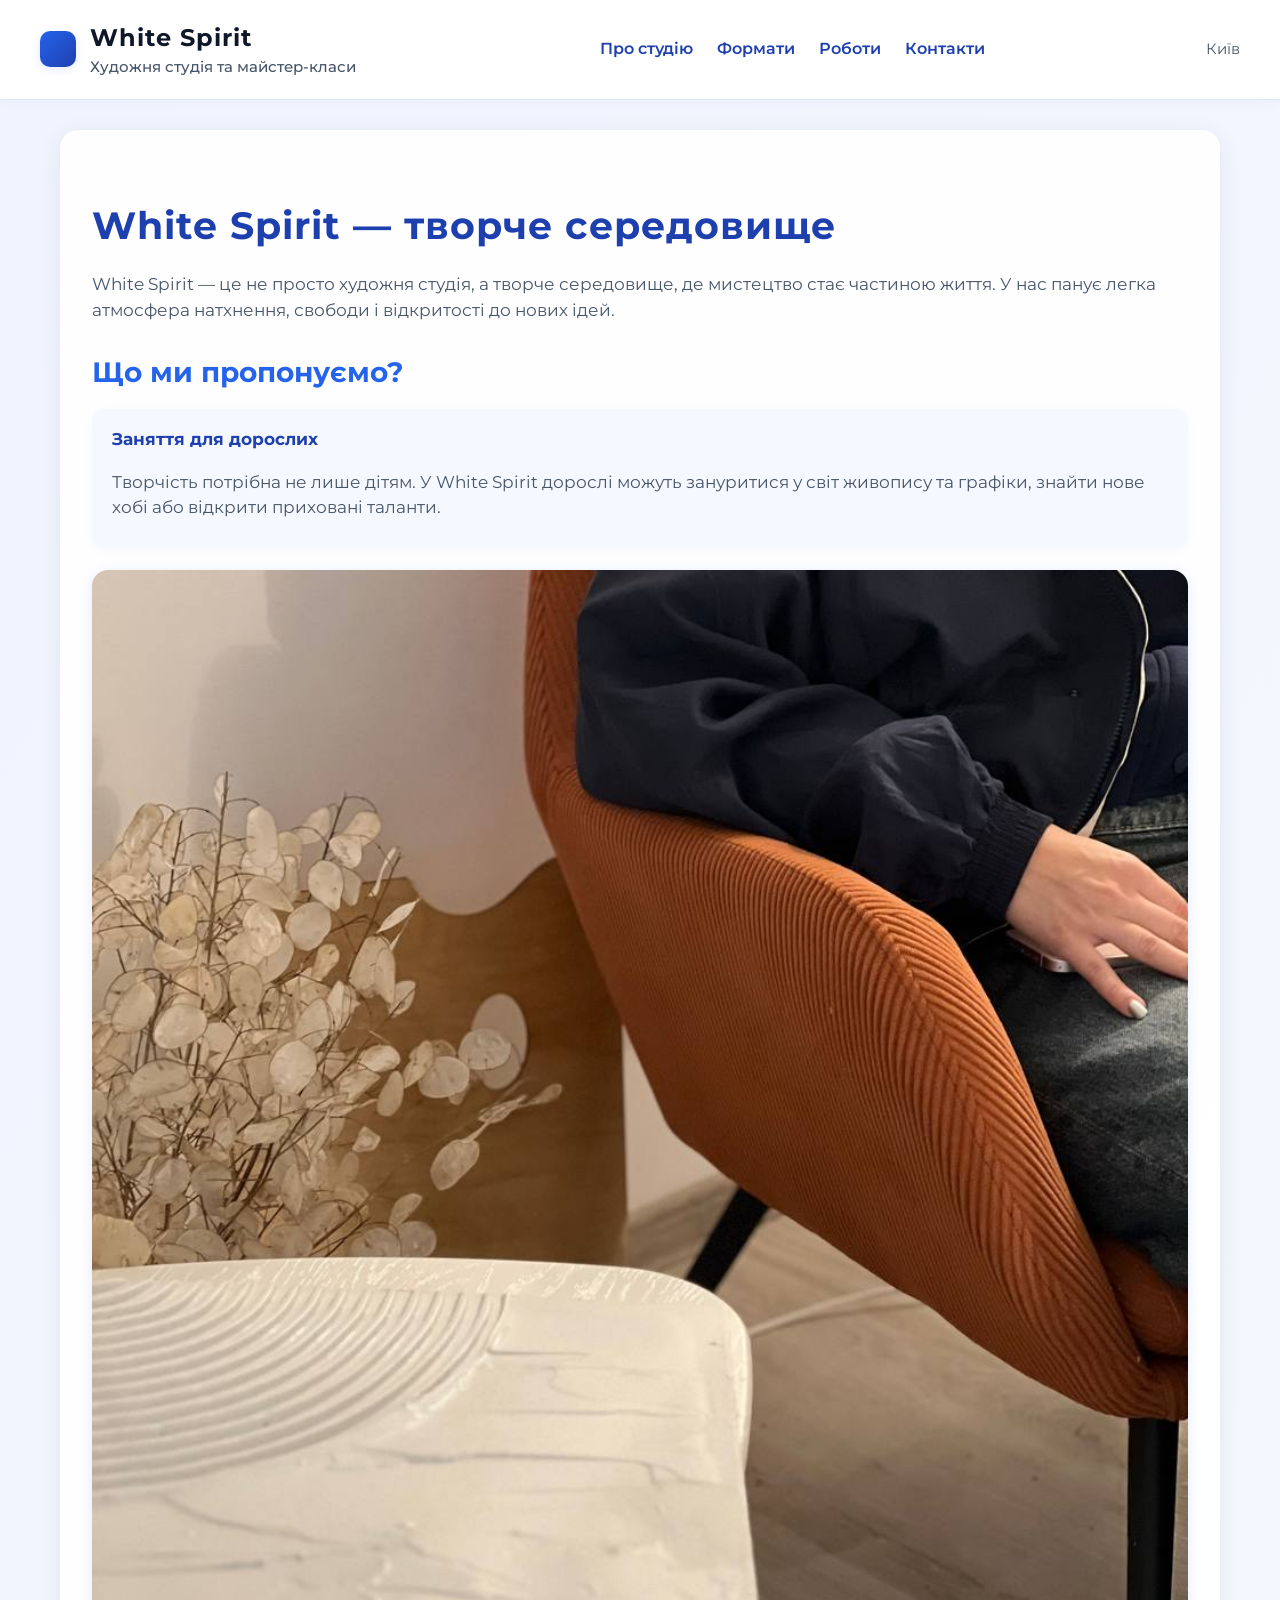
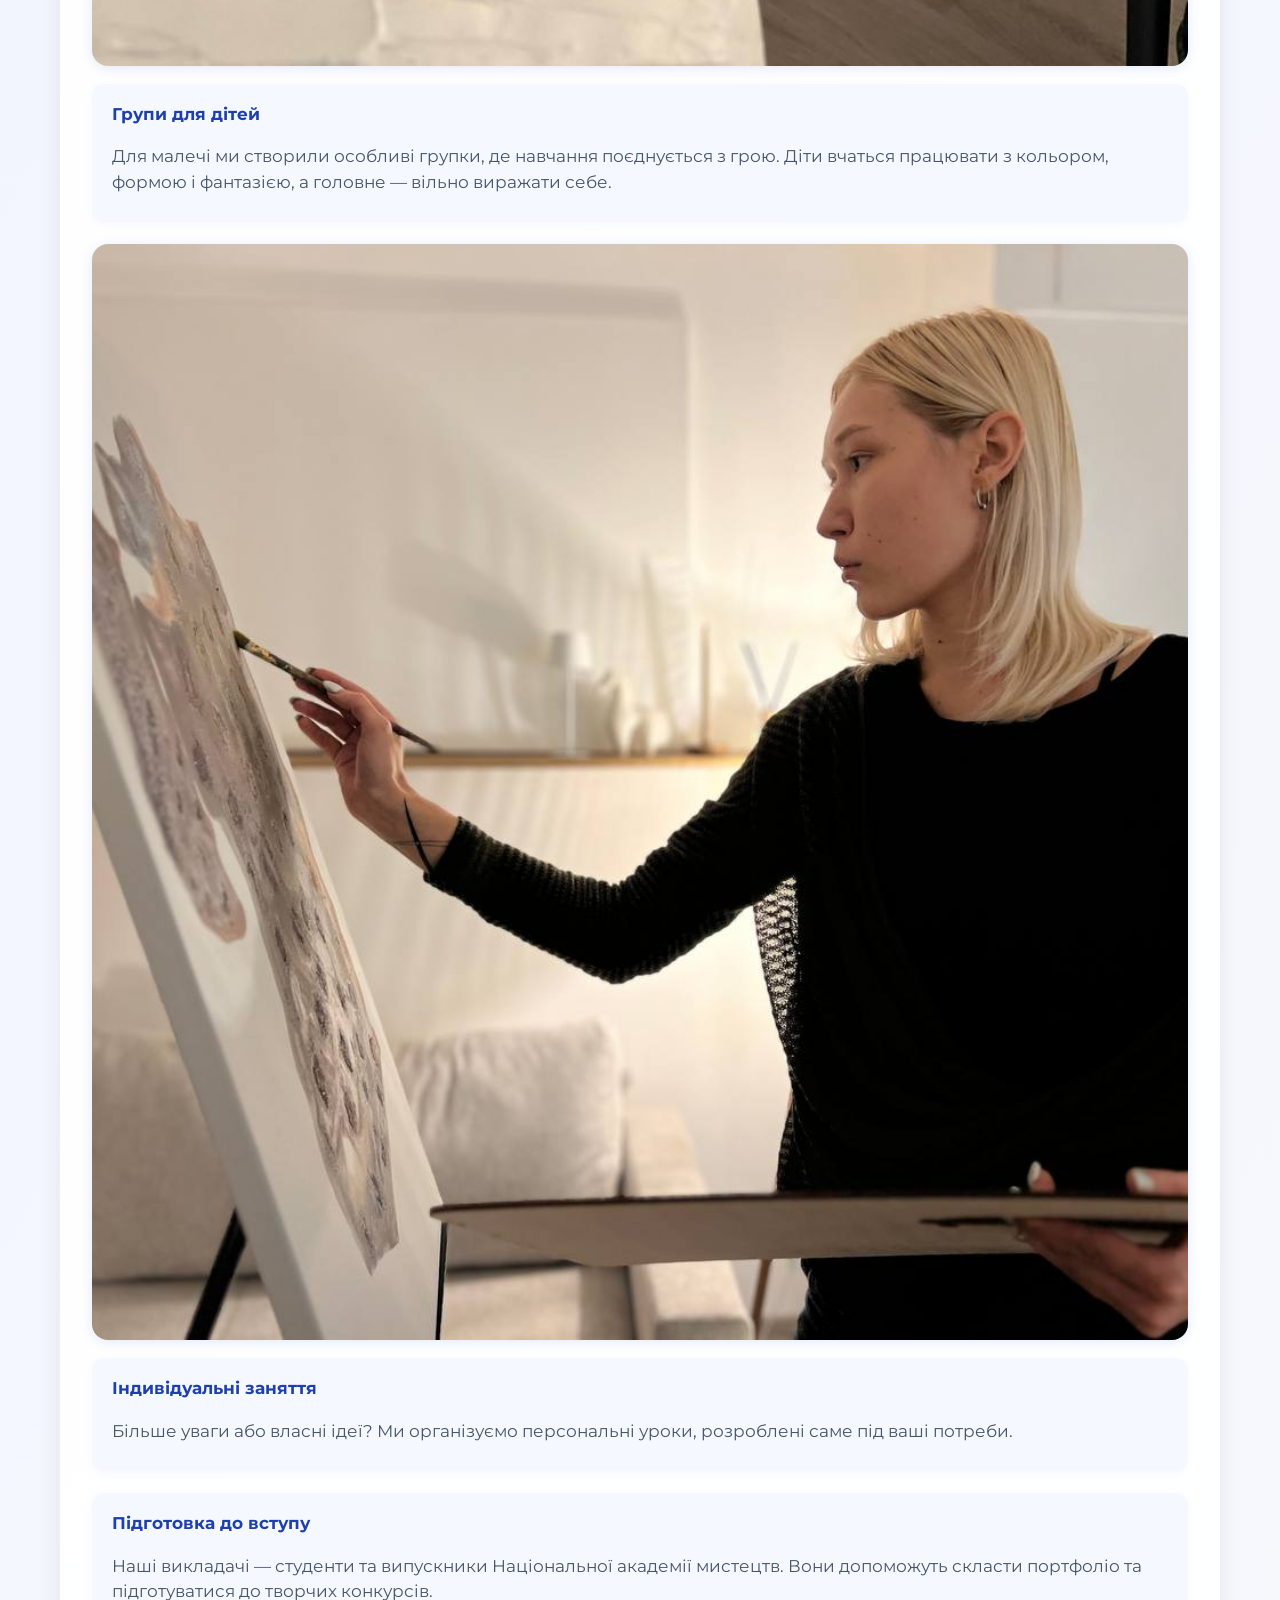
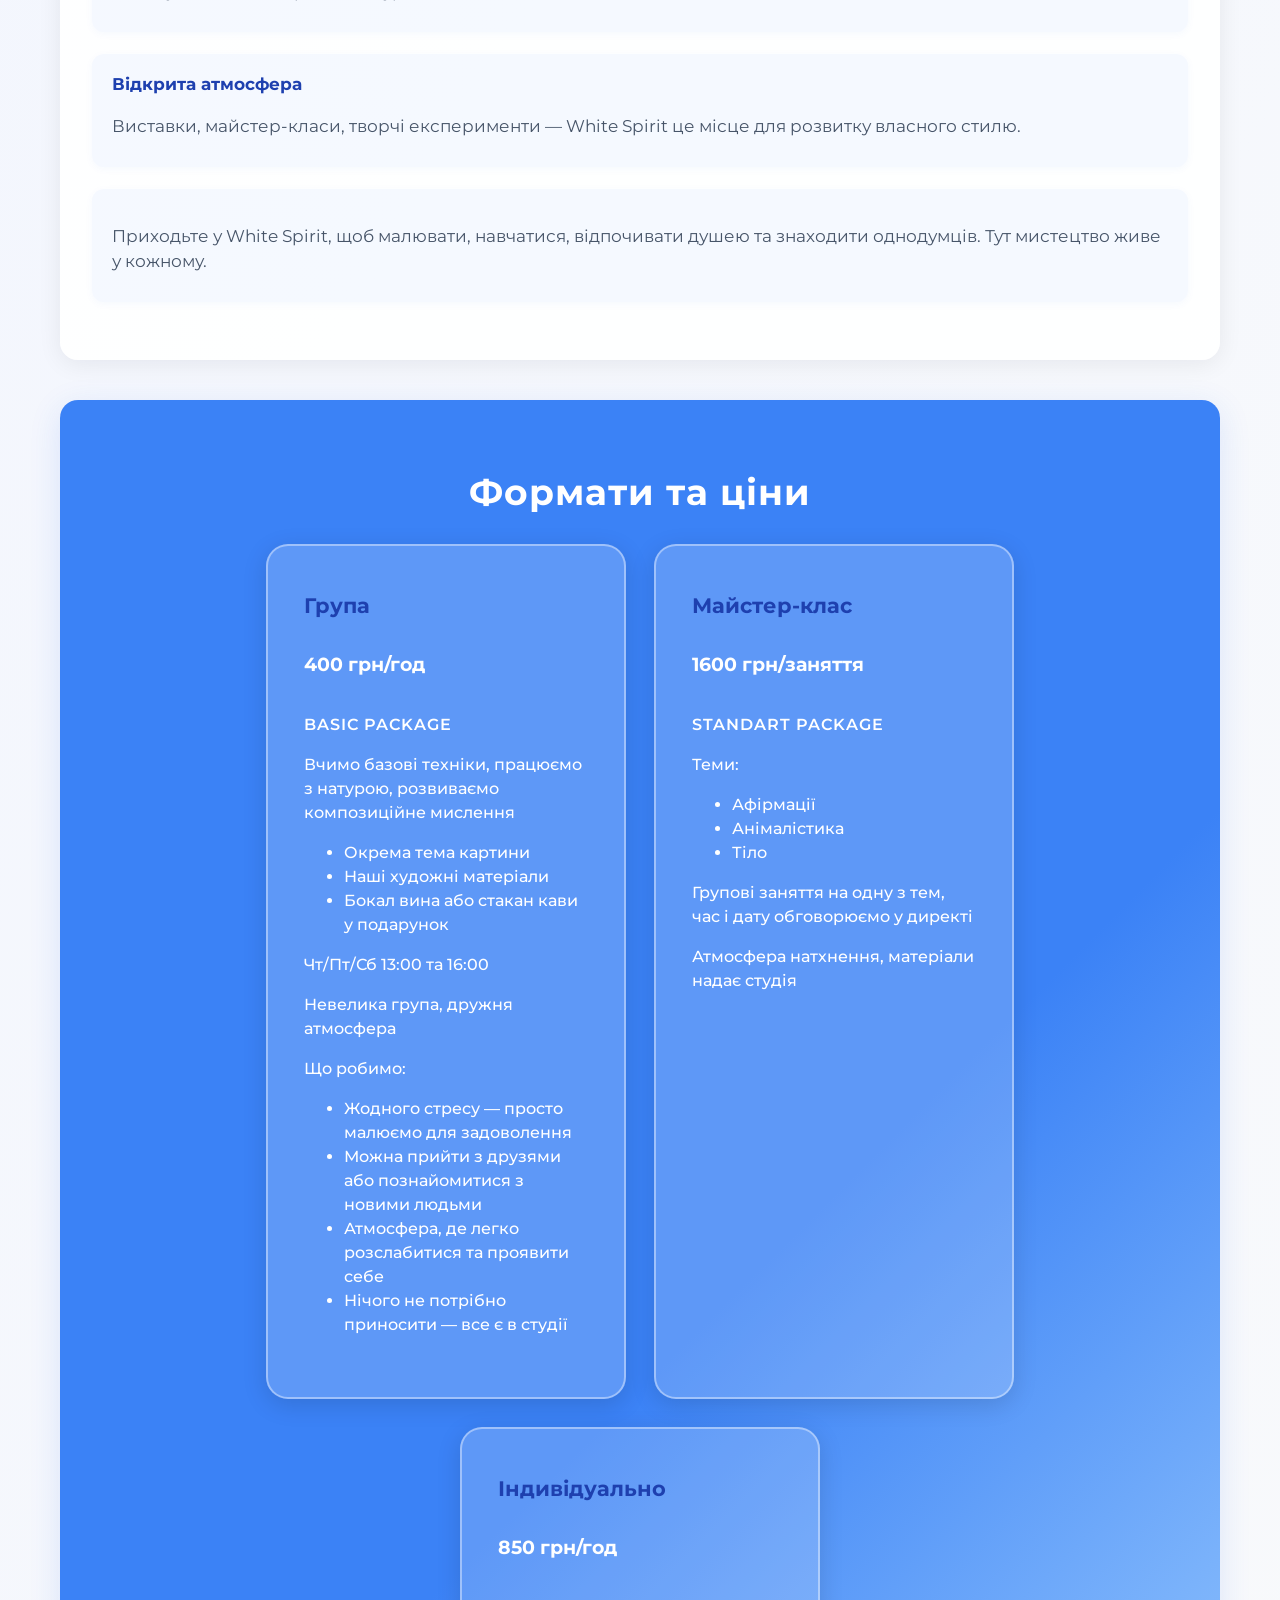
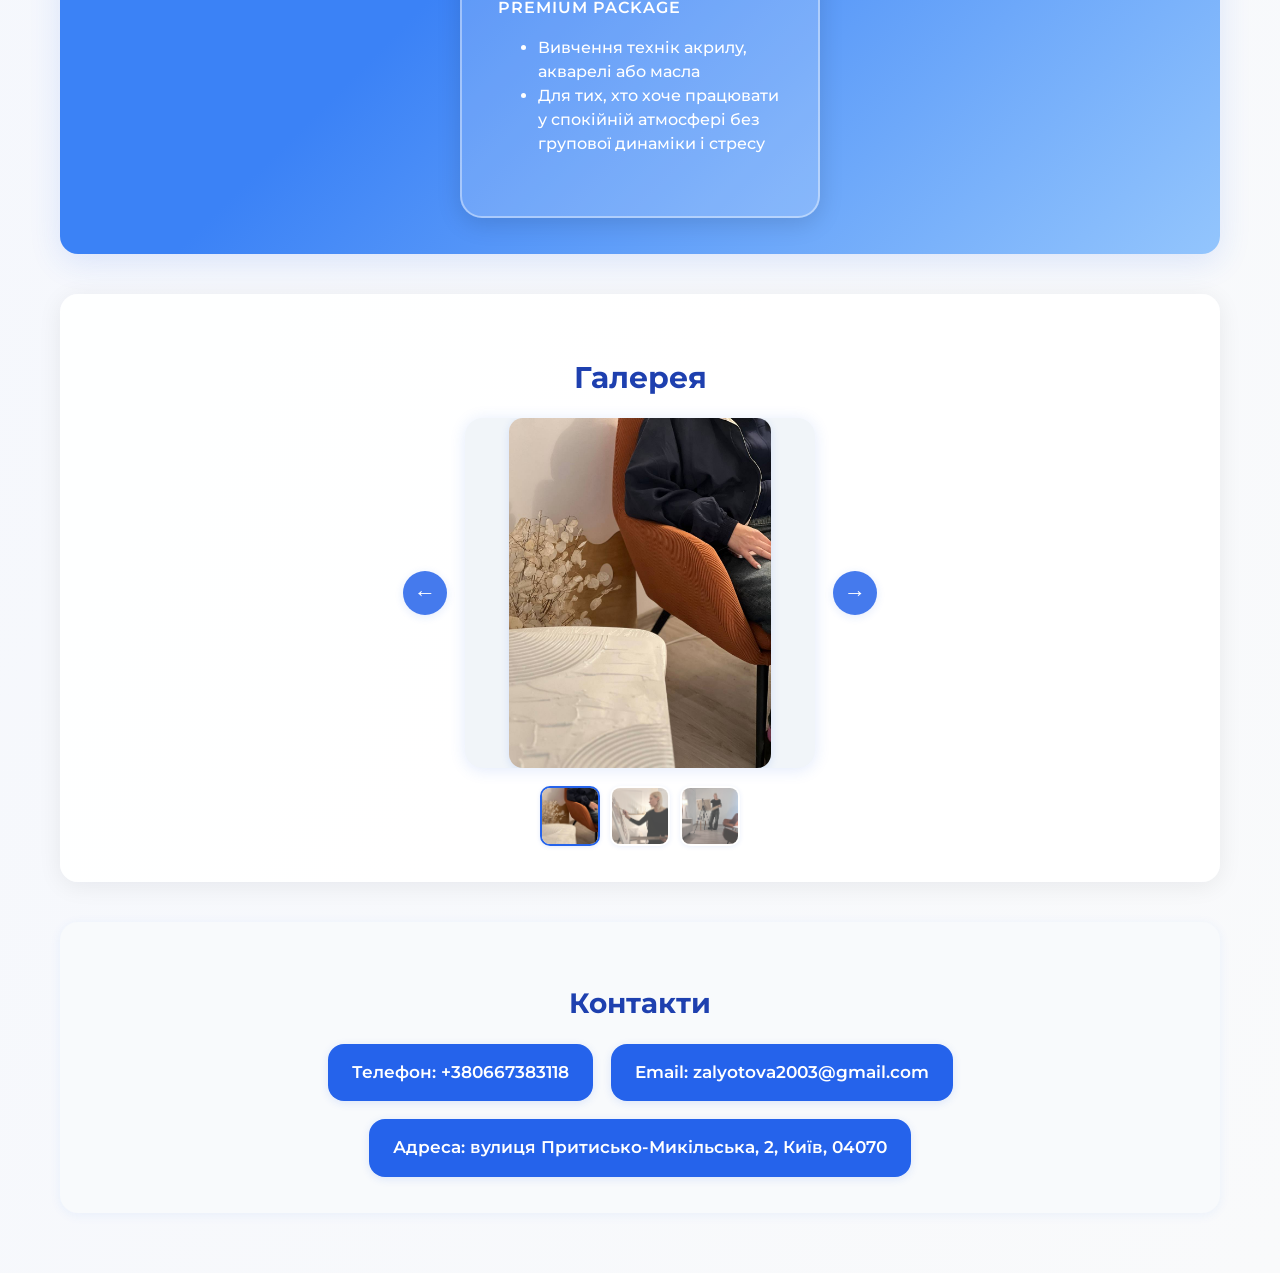
==== commit b29768a8: "updated images" ====
--- a/index.html
+++ b/index.html
@@ -20,11 +20,13 @@
       </div>
     </div>
     <nav class="nav">
+      <button class="nav-close" aria-label="Закрити меню">&times;</button>
       <a href="#intro" class="nav-link">Про студію</a>
       <a href="#formats" class="nav-link">Формати</a>
       <a href="#showcase" class="nav-link">Роботи</a>
       <a href="#contacts" class="nav-link">Контакти</a>
     </nav>
+    <div class="nav-overlay"></div>
     <div class="city">Київ</div>
     <button class="menu-toggle" aria-label="Меню"><span></span><span></span><span></span></button>
   </header>
@@ -41,13 +43,13 @@
         <strong>Заняття для дорослих</strong>
         <p>Творчість потрібна не лише дітям. У White Spirit дорослі можуть зануритися у світ живопису та графіки, знайти нове хобі або відкрити приховані таланти.</p>
       </div>
-      <div class="intro-image" style="background-image: url('images/example1.jpg');"></div>
+      <div class="intro-image" style="background-image: url('images/img1.jpg');"></div>
 
       <div class="intro-item">
         <strong>Групи для дітей</strong>
         <p>Для малечі ми створили особливі групки, де навчання поєднується з грою. Діти вчаться працювати з кольором, формою і фантазією, а головне — вільно виражати себе.</p>
       </div>
-      <div class="intro-image" style="background-image: url('images/example2.jpg');"></div>
+      <div class="intro-image" style="background-image: url('images/img2.jpg');"></div>
 
       <div class="intro-item">
         <strong>Індивідуальні заняття</strong>
@@ -125,21 +127,18 @@
 
     <!-- Вітрина робіт -->
     <section class="showcase" id="showcase">
-      <h2 class="gallery-title">Галерея робіт</h2>
+      <h2 class="gallery-title">Галерея</h2>
       <div class="gallery">
         <button class="gallery-arrow left" aria-label="Попереднє зображення">&#8592;</button>
         <div class="gallery-main">
-          <img src="images/example1.jpg" alt="Робота 1" class="gallery-image" data-index="0">
+         <img src="images/img1.jpg" alt="Робота 1" class="gallery-image" data-index="0">
         </div>
         <button class="gallery-arrow right" aria-label="Наступне зображення">&#8594;</button>
       </div>
       <div class="gallery-thumbs">
-        <img src="images/example1.jpg" alt="thumb1" class="gallery-thumb active" data-index="0">
-        <img src="images/example2.jpg" alt="thumb2" class="gallery-thumb" data-index="1">
-        <img src="images/example3.jpg" alt="thumb3" class="gallery-thumb" data-index="2">
-        <img src="images/example4.jpg" alt="thumb4" class="gallery-thumb" data-index="3">
-        <img src="images/example5.jpg" alt="thumb5" class="gallery-thumb" data-index="4">
-        <img src="images/example6.jpg" alt="thumb6" class="gallery-thumb" data-index="5">
+        <img src="images/img1.jpg" alt="thumb1" class="gallery-thumb active" data-index="0">
+        <img src="images/img2.jpg" alt="thumb2" class="gallery-thumb" data-index="1">
+        <img src="images/img3.jpg" alt="thumb3" class="gallery-thumb" data-index="2">
       </div>
 
       <!-- Lightbox overlay -->
--- a/styles.css
+++ b/styles.css
@@ -1,3 +1,20 @@
+.nav-close, .nav-overlay {
+  display: none;
+}
+/* Overlay для мобильного меню */
+.nav-overlay {
+  display: none;
+  position: fixed;
+  top: 0; left: 0; width: 100vw; height: 100vh;
+  background: rgba(30,41,59,0.35);
+  z-index: 199;
+  opacity: 0;
+  transition: opacity 0.3s;
+}
+.nav-overlay.open {
+  display: block;
+  opacity: 1;
+}
 :root {
   --bg: #ffffff;
   --ink: #0f172a;
@@ -416,24 +433,91 @@
 }
 
 @media (max-width: 700px) {
+  .nav-close {
+    display: block;
+  }
+  .nav-overlay {
+    display: block;
+    position: fixed;
+    top: 0; left: 0; width: 100vw; height: 100vh;
+    background: rgba(30,41,59,0.35);
+    z-index: 199;
+    opacity: 0;
+    transition: opacity 0.3s;
+    pointer-events: none;
+  }
+  .nav-overlay.open {
+    opacity: 1;
+    pointer-events: all;
+  }
   .nav {
     display: none;
-    position: absolute;
-    top: 60px;
+    position: fixed;
+    top: 0;
     left: 0;
-    width: 100vw;
+    width: 82vw;
+    max-width: 340px;
+    min-width: 220px;
+    height: 100vh;
     background: #fff;
     flex-direction: column;
     gap: 0;
-    box-shadow: 0 8px 32px #2563eb22;
+    box-shadow: 0 8px 32px #2563eb44;
     z-index: 200;
+    padding-top: 70px;
+    align-items: center;
+    justify-content: flex-start;
+    border-radius: 0 22px 22px 0;
+    transform: translateX(-100%);
+    opacity: 0;
+    transition: transform 0.35s cubic-bezier(.4,0,.2,1), opacity 0.35s;
   }
   .nav.open {
     display: flex;
+    transform: translateX(0);
+    opacity: 1;
+  }
+  .nav-link {
+    font-size: 22px;
+    padding: 20px 0;
+    width: 100%;
+    text-align: center;
+    border: none;
+    background: none;
+    color: var(--accent-2);
+    font-weight: 600;
+    border-radius: 12px;
+    margin: 0 0 8px 0;
+    transition: background 0.2s, color 0.2s;
+    box-shadow: none;
+  }
+  .nav-link:active, .nav-link:hover {
+    background: #e0e7ff;
+    color: var(--accent);
   }
   .menu-toggle {
     display: flex;
+    z-index: 201;
   }
   .city { display: none; }
   .chip { max-width: 98vw; }
+  .nav-close {
+    display: block;
+    position: absolute;
+    top: 14px;
+    right: 14px;
+    font-size: 30px;
+    color: var(--accent-2);
+    background: none;
+    border: none;
+    cursor: pointer;
+    z-index: 202;
+    border-radius: 50%;
+    width: 40px;
+    height: 40px;
+    transition: background 0.2s;
+  }
+  .nav-close:hover {
+    background: #e0e7ff;
+  }
 }
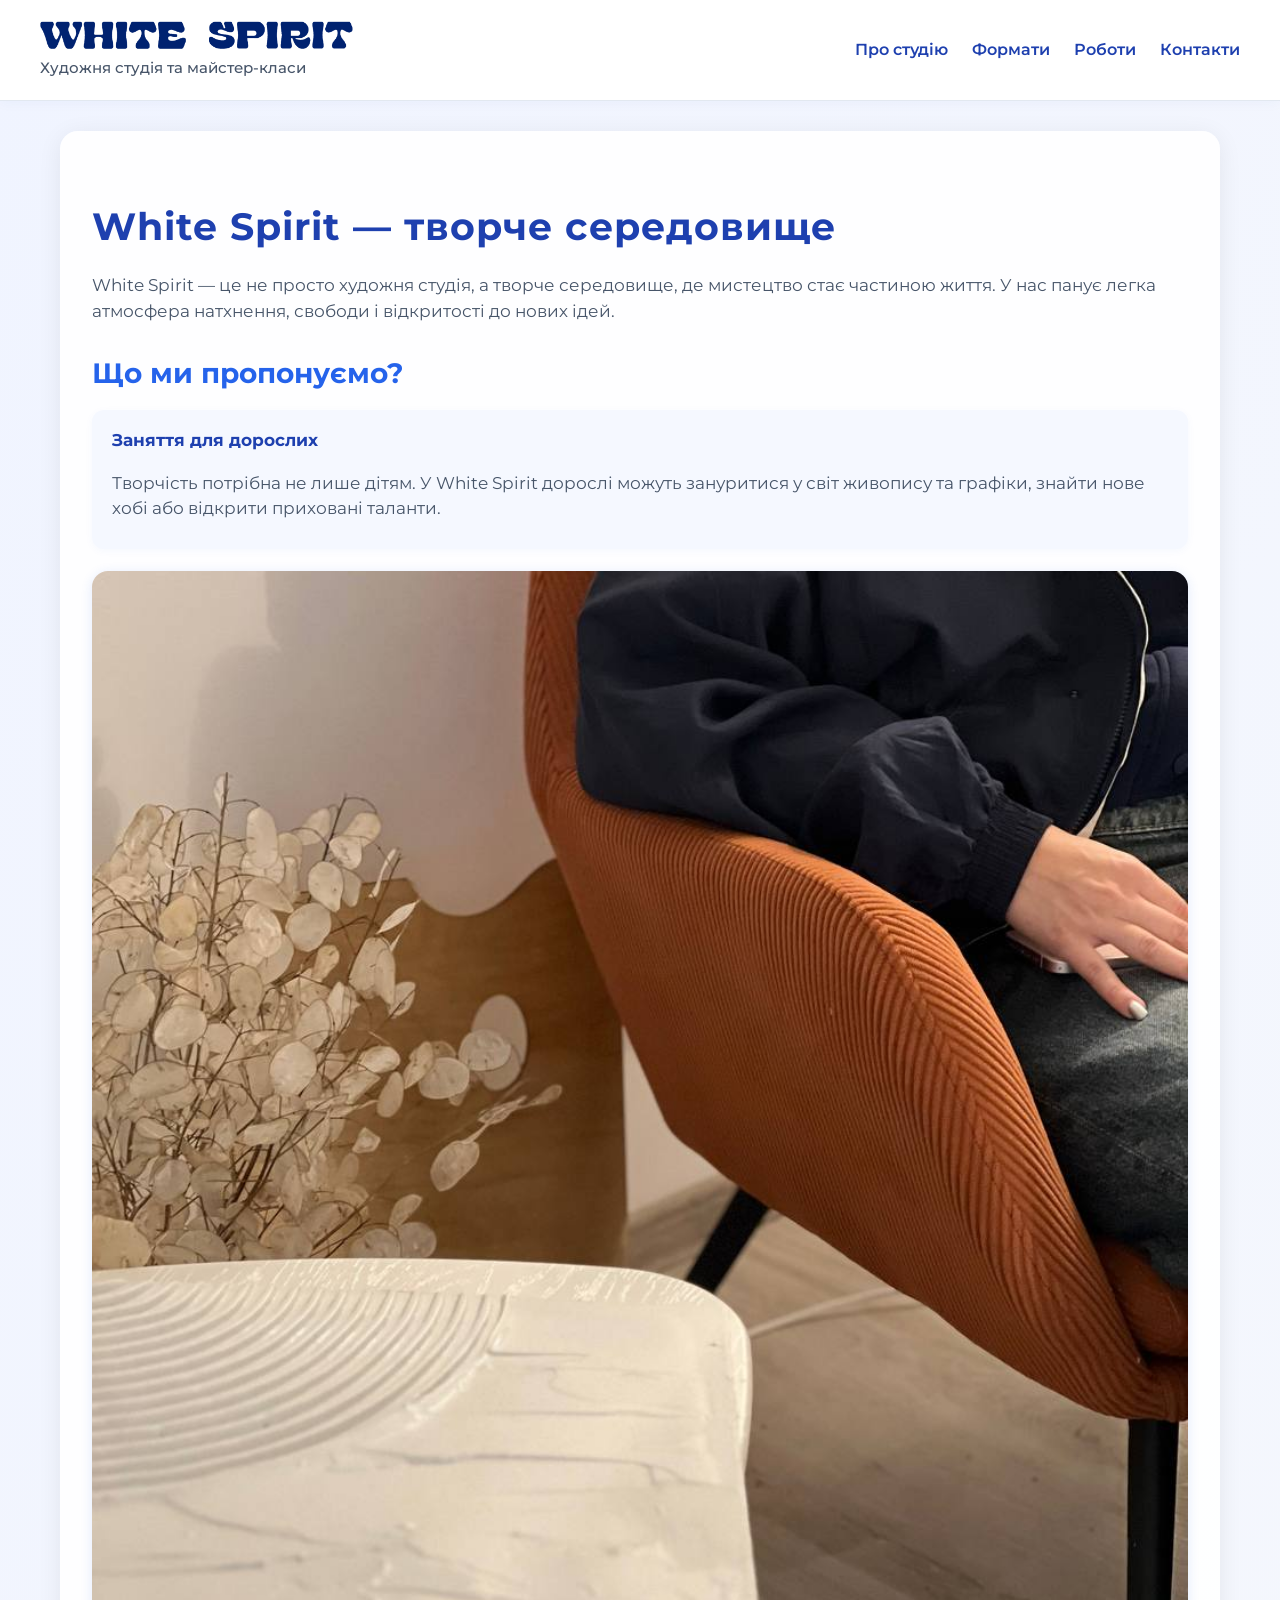
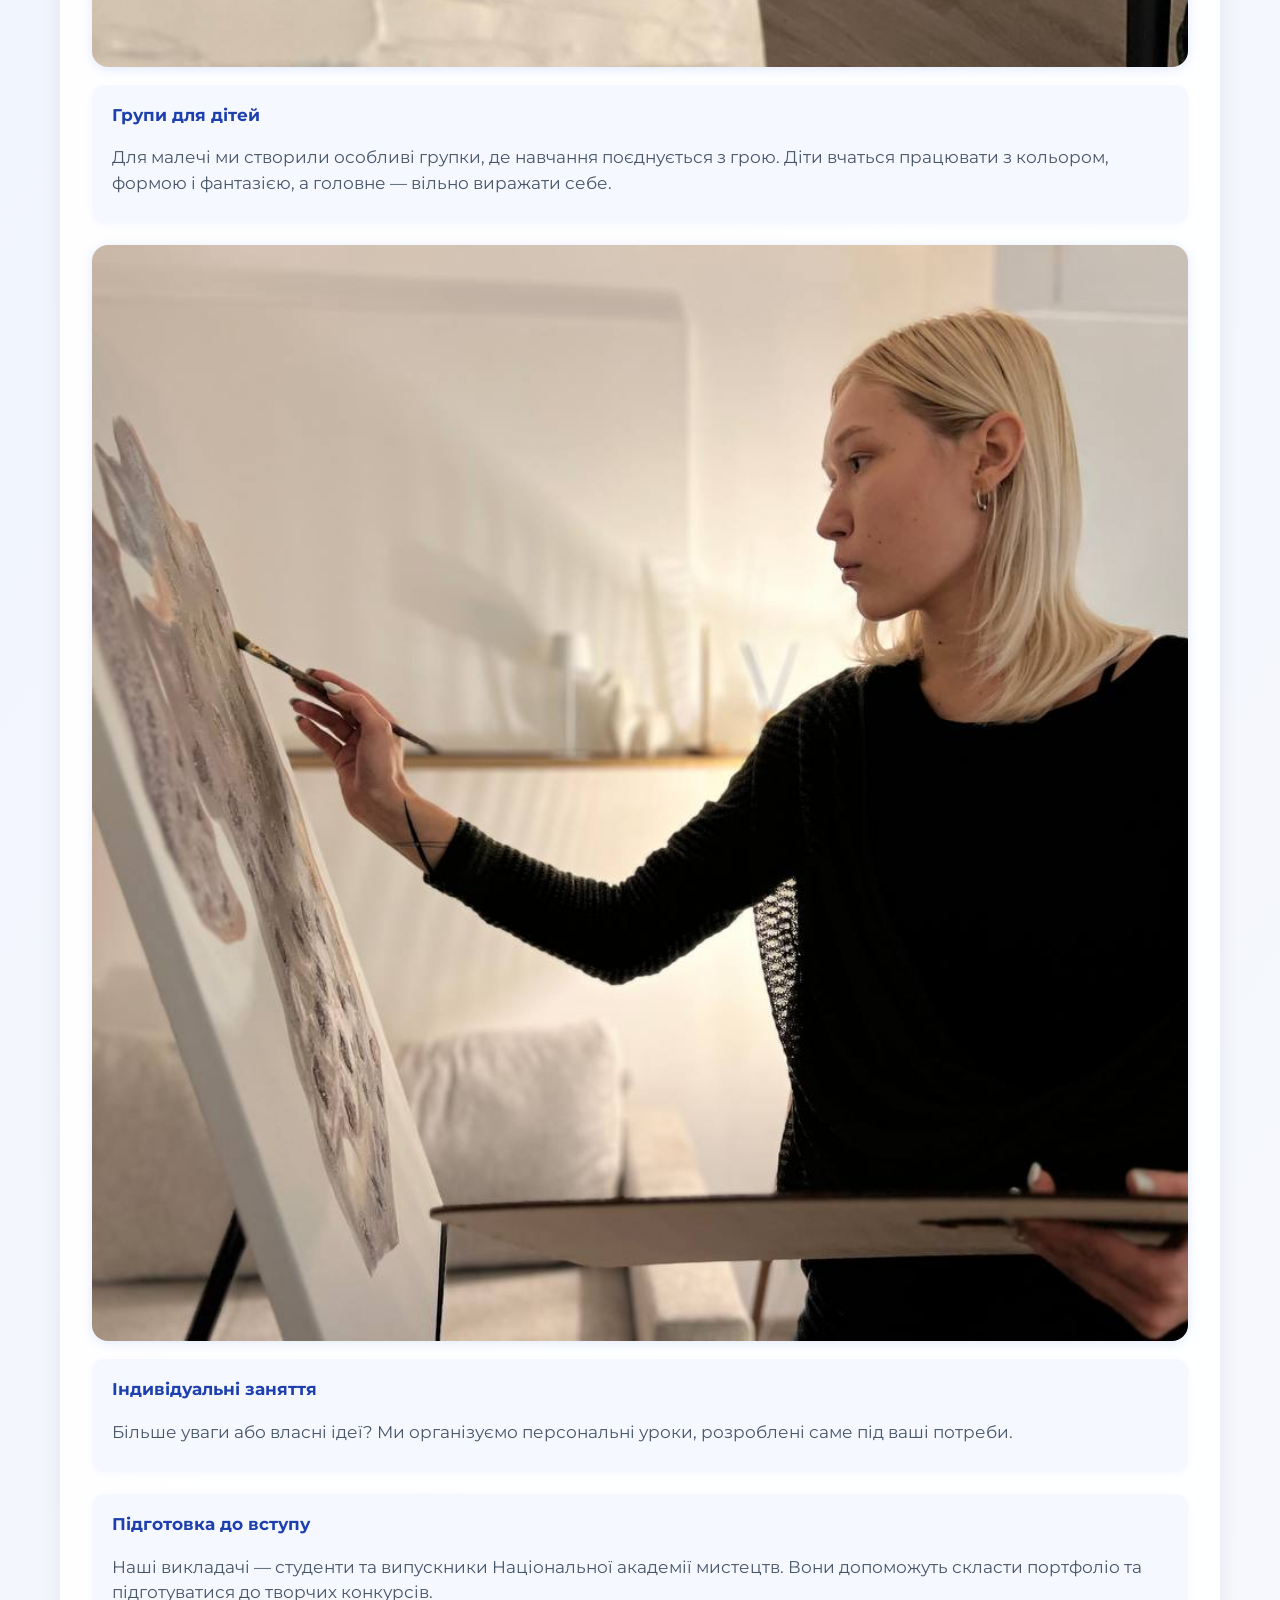
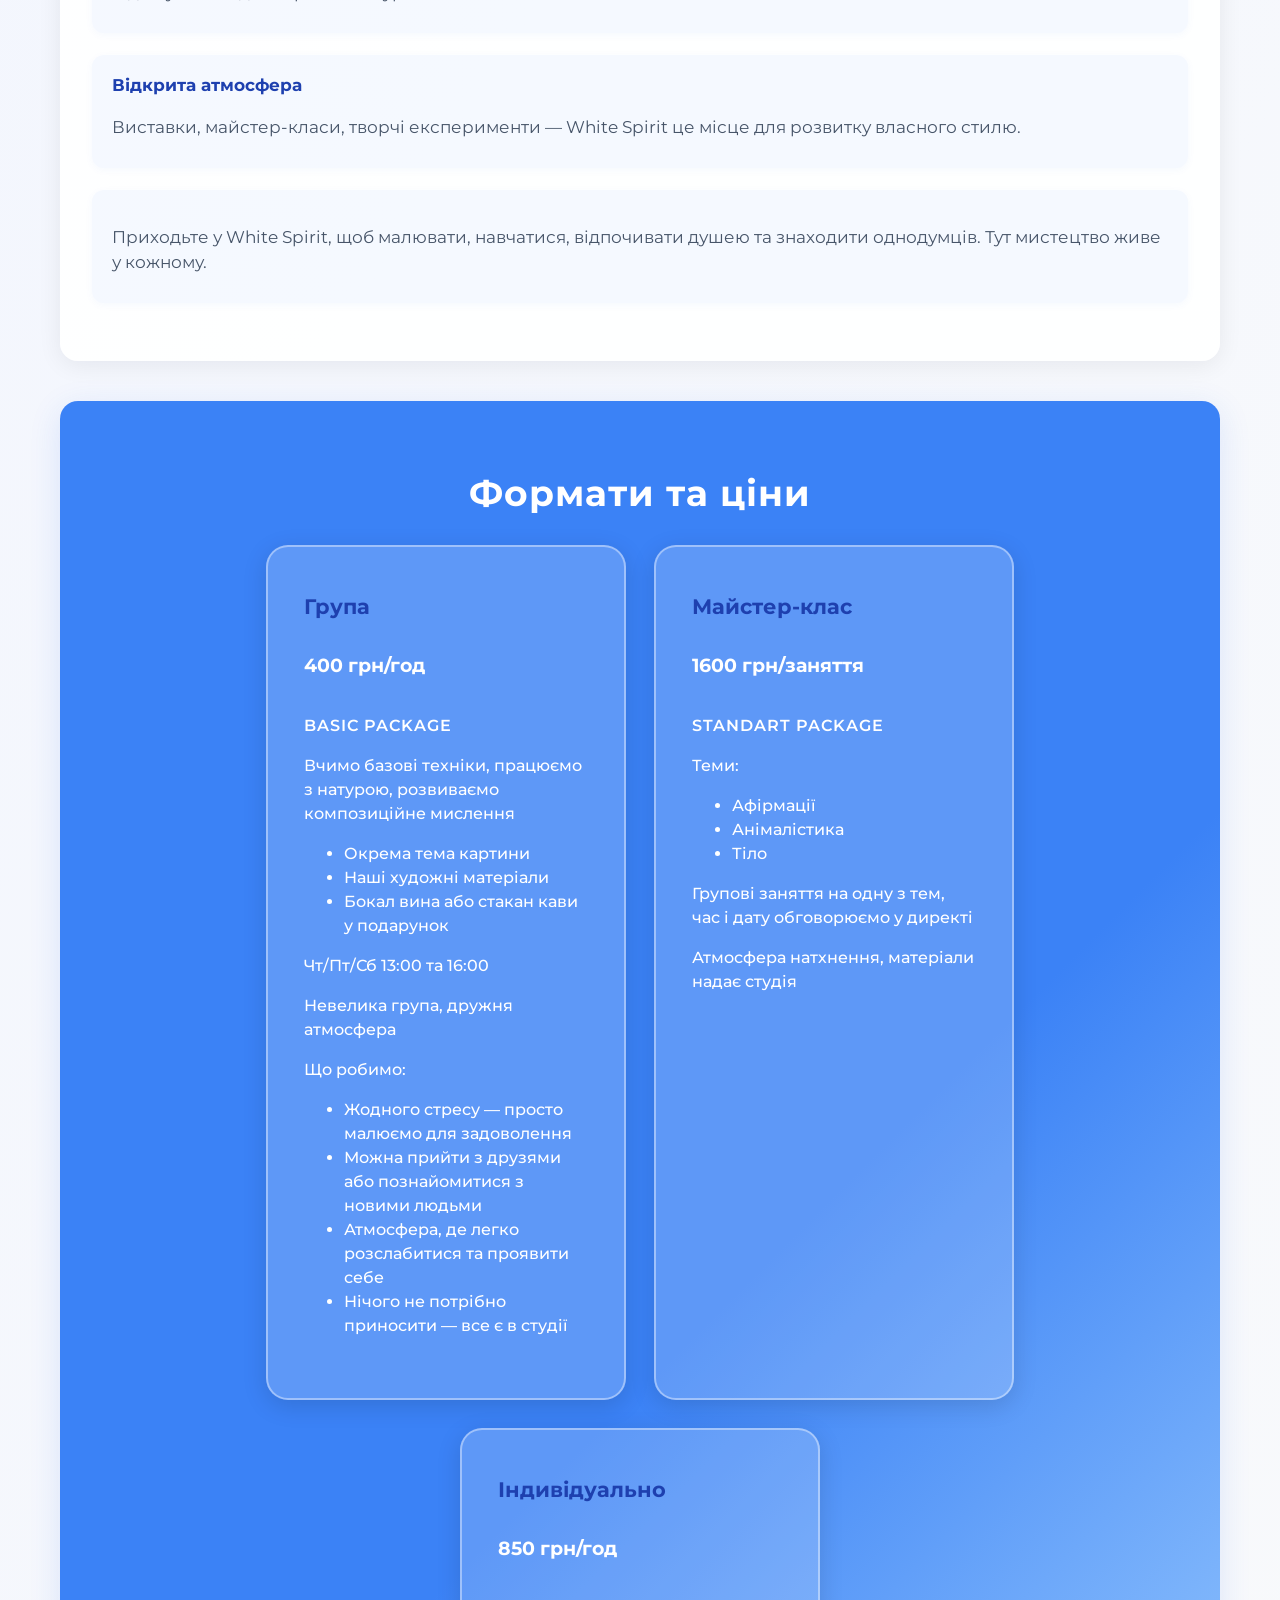
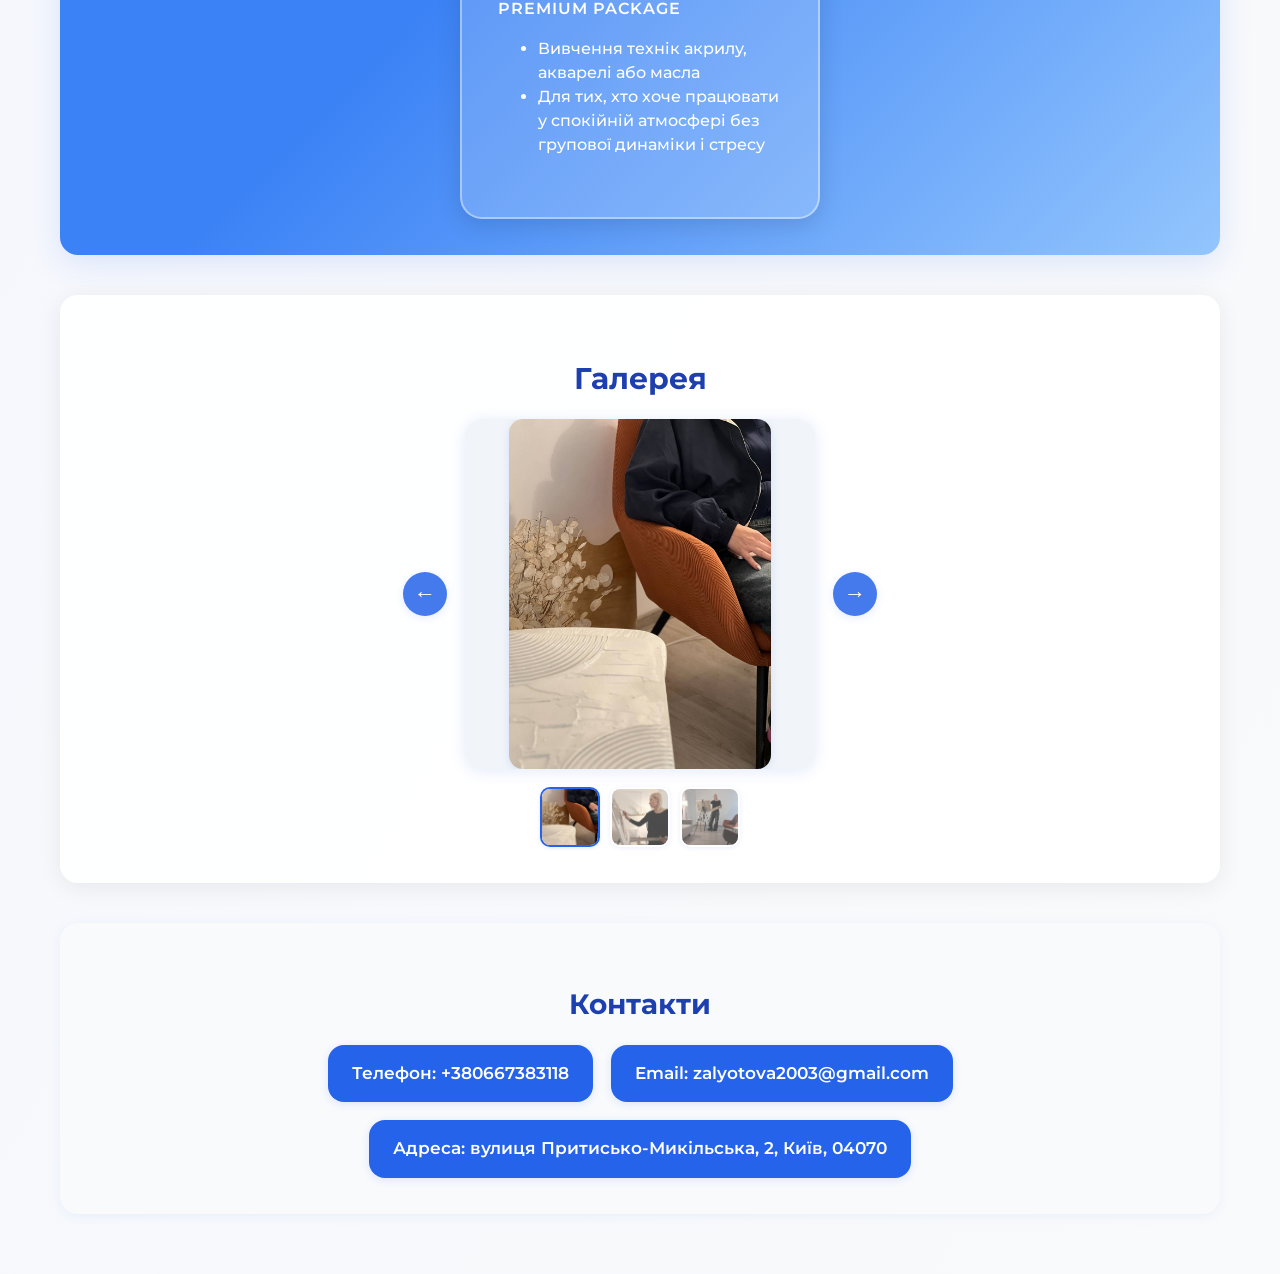
==== commit 5c361704: "moved all files from docx folder for a root deployement" ====
--- a/index.html
+++ b/index.html
@@ -1,164 +1,235 @@
 <!DOCTYPE html>
 <html lang="uk">
-<head>
-  <meta charset="utf-8" />
-  <meta name="viewport" content="width=device-width, initial-scale=1" />
-  <title>White Spirit — Художня студія</title>
-  <link rel="stylesheet" href="styles.css">
-  <link rel="icon" href="images/logo.svg">
-  <link href="https://fonts.googleapis.com/css2?family=Montserrat:wght@400;600;700&display=swap" rel="stylesheet">
-  <script defer src="script.js"></script>
-</head>
-<body>
-
-  <header class="header">
-    <div class="brand">
-      <div class="mark" aria-hidden="true"></div>
-      <div>
-        <div class="name">White Spirit</div>
-        <div class="tagline">Художня студія та майстер-класи</div>
+  <head>
+    <meta charset="utf-8" />
+    <meta name="viewport" content="width=device-width, initial-scale=1" />
+    <title>White Spirit — Художня студія</title>
+    <link rel="stylesheet" href="styles.css" />
+    <link rel="icon" href="images/logo.svg" />
+    <link
+      href="https://fonts.googleapis.com/css2?family=Montserrat:wght@400;600;700&display=swap"
+      rel="stylesheet"
+    />
+    <script defer src="script.js"></script>
+  </head>
+  <body>
+    <header class="header">
+      <div class="brand">
+        <div>
+          <img class="menuLogo" src="images/whitespiritlogo.png" alt="Logo" />
+          <div class="tagline">Художня студія та майстер-класи</div>
+        </div>
       </div>
-    </div>
-    <nav class="nav">
-      <button class="nav-close" aria-label="Закрити меню">&times;</button>
-      <a href="#intro" class="nav-link">Про студію</a>
-      <a href="#formats" class="nav-link">Формати</a>
-      <a href="#showcase" class="nav-link">Роботи</a>
-      <a href="#contacts" class="nav-link">Контакти</a>
-    </nav>
-    <div class="nav-overlay"></div>
-    <div class="city">Київ</div>
-    <button class="menu-toggle" aria-label="Меню"><span></span><span></span><span></span></button>
-  </header>
-
-  <main>
-    <!-- Інтро -->
-    <section class="intro" id="intro">
-      <h1>White Spirit — творче середовище</h1>
-      <p>White Spirit — це не просто художня студія, а творче середовище, де мистецтво стає частиною життя. У нас панує легка атмосфера натхнення, свободи і відкритості до нових ідей.</p>
-
-      <h2>Що ми пропонуємо?</h2>
-
-      <div class="intro-item">
-        <strong>Заняття для дорослих</strong>
-        <p>Творчість потрібна не лише дітям. У White Spirit дорослі можуть зануритися у світ живопису та графіки, знайти нове хобі або відкрити приховані таланти.</p>
-      </div>
-      <div class="intro-image" style="background-image: url('images/img1.jpg');"></div>
-
-      <div class="intro-item">
-        <strong>Групи для дітей</strong>
-        <p>Для малечі ми створили особливі групки, де навчання поєднується з грою. Діти вчаться працювати з кольором, формою і фантазією, а головне — вільно виражати себе.</p>
-      </div>
-      <div class="intro-image" style="background-image: url('images/img2.jpg');"></div>
-
-      <div class="intro-item">
-        <strong>Індивідуальні заняття</strong>
-        <p>Більше уваги або власні ідеї? Ми організуємо персональні уроки, розроблені саме під ваші потреби.</p>
-      </div>
-
-      <div class="intro-item">
-        <strong>Підготовка до вступу</strong>
-        <p>Наші викладачі — студенти та випускники Національної академії мистецтв. Вони допоможуть скласти портфоліо та підготуватися до творчих конкурсів.</p>
-      </div>
-
-      <div class="intro-item">
-        <strong>Відкрита атмосфера</strong>
-        <p>Виставки, майстер-класи, творчі експерименти — White Spirit це місце для розвитку власного стилю.</p>
-      </div>
-
-      <div class="intro-item final">
-        <p>Приходьте у White Spirit, щоб малювати, навчатися, відпочивати душею та знаходити однодумців. Тут мистецтво живе у кожному.</p>
-      </div>
-    </section>
-
-    <!-- Формати та ціни -->
-  <section class="formats" id="formats">
-      <h2>Формати та ціни</h2>
-      <div class="list">
-        <!-- Група -->
-        <div class="chip">
-          <strong>Група</strong><br>
-          <span>400 грн/год</span><br>
-          <em>BASIC PACKAGE</em>
-          <p>Вчимо базові техніки, працюємо з натурою, розвиваємо композиційне мислення</p>
-          <ul>
-            <li>Окрема тема картини</li>
-            <li>Наші художні матеріали</li>
-            <li>Бокал вина або стакан кави у подарунок</li>
-          </ul>
-          <p>Чт/Пт/Сб 13:00 та 16:00</p>
-          <p>Невелика група, дружня атмосфера</p>
-          <p>Що робимо:</p>
-          <ul>
-            <li>Жодного стресу — просто малюємо для задоволення</li>
-            <li>Можна прийти з друзями або познайомитися з новими людьми</li>
-            <li>Атмосфера, де легко розслабитися та проявити себе</li>
-            <li>Нічого не потрібно приносити — все є в студії</li>
-          </ul>
-        </div>
-
-        <!-- Майстер-клас -->
-        <div class="chip">
-          <strong>Майстер-клас</strong><br>
-          <span>1600 грн/заняття</span><br>
-          <em>STANDART PACKAGE</em>
-          <p>Теми:</p>
-          <ul>
-            <li>Афірмації</li>
-            <li>Анімалістика</li>
-            <li>Тіло</li>
-          </ul>
-          <p>Групові заняття на одну з тем, час і дату обговорюємо у директі</p>
-          <p>Атмосфера натхнення, матеріали надає студія</p>
-        </div>
-
-        <!-- Індивідуально -->
-        <div class="chip">
-          <strong>Індивідуально</strong><br>
-          <span>850 грн/год</span><br>
-          <em>PREMIUM PACKAGE</em>
-          <ul>
-            <li>Вивчення технік акрилу, акварелі або масла</li>
-            <li>Для тих, хто хоче працювати у спокійній атмосфері без групової динаміки і стресу</li>
-          </ul>
-        </div>
-      </div>
-    </section>
-
-    <!-- Вітрина робіт -->
-    <section class="showcase" id="showcase">
-      <h2 class="gallery-title">Галерея</h2>
-      <div class="gallery">
-        <button class="gallery-arrow left" aria-label="Попереднє зображення">&#8592;</button>
-        <div class="gallery-main">
-         <img src="images/img1.jpg" alt="Робота 1" class="gallery-image" data-index="0">
-        </div>
-        <button class="gallery-arrow right" aria-label="Наступне зображення">&#8594;</button>
-      </div>
-      <div class="gallery-thumbs">
-        <img src="images/img1.jpg" alt="thumb1" class="gallery-thumb active" data-index="0">
-        <img src="images/img2.jpg" alt="thumb2" class="gallery-thumb" data-index="1">
-        <img src="images/img3.jpg" alt="thumb3" class="gallery-thumb" data-index="2">
-      </div>
-
-      <!-- Lightbox overlay -->
-      <div class="gallery-lightbox" tabindex="-1">
-        <span class="lightbox-close" title="Закрити">&times;</span>
-        <img src="" alt="full" class="lightbox-img">
-        <button class="lightbox-arrow left" aria-label="Попереднє">&#8592;</button>
-        <button class="lightbox-arrow right" aria-label="Наступне">&#8594;</button>
-      </div>
-    </section>
-
-    <!-- Контакти -->
-  <section class="contacts" id="contacts">
-      <h2>Контакти</h2>
-      <div class="contact-list">
-        <div class="contact-chip">Телефон: +380667383118</div>
-        <div class="contact-chip">Email: zalyotova2003@gmail.com</div>
-        <div class="contact-chip">Адреса: вулиця Притисько-Микільська, 2, Київ, 04070</div>
-      </div>
-    </section>
-  </main>
-</body>
-</html>+      <nav class="nav">
+        <button class="nav-close" aria-label="Закрити меню">&times;</button>
+        <a href="#intro" class="nav-link">Про студію</a>
+        <a href="#formats" class="nav-link">Формати</a>
+        <a href="#showcase" class="nav-link">Роботи</a>
+        <a href="#contacts" class="nav-link">Контакти</a>
+      </nav>
+      <div class="nav-overlay"></div>
+      <button class="menu-toggle" aria-label="Меню">
+        <span></span><span></span><span></span>
+      </button>
+    </header>
+
+    <main>
+      <!-- Інтро -->
+      <section class="intro" id="intro">
+        <h1>White Spirit — творче середовище</h1>
+        <p>
+          White Spirit — це не просто художня студія, а творче середовище, де
+          мистецтво стає частиною життя. У нас панує легка атмосфера натхнення,
+          свободи і відкритості до нових ідей.
+        </p>
+
+        <h2>Що ми пропонуємо?</h2>
+
+        <div class="intro-item">
+          <strong>Заняття для дорослих</strong>
+          <p>
+            Творчість потрібна не лише дітям. У White Spirit дорослі можуть
+            зануритися у світ живопису та графіки, знайти нове хобі або відкрити
+            приховані таланти.
+          </p>
+        </div>
+        <div
+          class="intro-image"
+          style="background-image: url('images/img1.jpg')"
+        ></div>
+
+        <div class="intro-item">
+          <strong>Групи для дітей</strong>
+          <p>
+            Для малечі ми створили особливі групки, де навчання поєднується з
+            грою. Діти вчаться працювати з кольором, формою і фантазією, а
+            головне — вільно виражати себе.
+          </p>
+        </div>
+        <div
+          class="intro-image"
+          style="background-image: url('images/img2.jpg')"
+        ></div>
+
+        <div class="intro-item">
+          <strong>Індивідуальні заняття</strong>
+          <p>
+            Більше уваги або власні ідеї? Ми організуємо персональні уроки,
+            розроблені саме під ваші потреби.
+          </p>
+        </div>
+
+        <div class="intro-item">
+          <strong>Підготовка до вступу</strong>
+          <p>
+            Наші викладачі — студенти та випускники Національної академії
+            мистецтв. Вони допоможуть скласти портфоліо та підготуватися до
+            творчих конкурсів.
+          </p>
+        </div>
+
+        <div class="intro-item">
+          <strong>Відкрита атмосфера</strong>
+          <p>
+            Виставки, майстер-класи, творчі експерименти — White Spirit це місце
+            для розвитку власного стилю.
+          </p>
+        </div>
+
+        <div class="intro-item final">
+          <p>
+            Приходьте у White Spirit, щоб малювати, навчатися, відпочивати душею
+            та знаходити однодумців. Тут мистецтво живе у кожному.
+          </p>
+        </div>
+      </section>
+
+      <!-- Формати та ціни -->
+      <section class="formats" id="formats">
+        <h2>Формати та ціни</h2>
+        <div class="list">
+          <!-- Група -->
+          <div class="chip">
+            <strong>Група</strong><br />
+            <span>400 грн/год</span><br />
+            <em>BASIC PACKAGE</em>
+            <p>
+              Вчимо базові техніки, працюємо з натурою, розвиваємо композиційне
+              мислення
+            </p>
+            <ul>
+              <li>Окрема тема картини</li>
+              <li>Наші художні матеріали</li>
+              <li>Бокал вина або стакан кави у подарунок</li>
+            </ul>
+            <p>Чт/Пт/Сб 13:00 та 16:00</p>
+            <p>Невелика група, дружня атмосфера</p>
+            <p>Що робимо:</p>
+            <ul>
+              <li>Жодного стресу — просто малюємо для задоволення</li>
+              <li>Можна прийти з друзями або познайомитися з новими людьми</li>
+              <li>Атмосфера, де легко розслабитися та проявити себе</li>
+              <li>Нічого не потрібно приносити — все є в студії</li>
+            </ul>
+          </div>
+
+          <!-- Майстер-клас -->
+          <div class="chip">
+            <strong>Майстер-клас</strong><br />
+            <span>1600 грн/заняття</span><br />
+            <em>STANDART PACKAGE</em>
+            <p>Теми:</p>
+            <ul>
+              <li>Афірмації</li>
+              <li>Анімалістика</li>
+              <li>Тіло</li>
+            </ul>
+            <p>
+              Групові заняття на одну з тем, час і дату обговорюємо у директі
+            </p>
+            <p>Атмосфера натхнення, матеріали надає студія</p>
+          </div>
+
+          <!-- Індивідуально -->
+          <div class="chip">
+            <strong>Індивідуально</strong><br />
+            <span>850 грн/год</span><br />
+            <em>PREMIUM PACKAGE</em>
+            <ul>
+              <li>Вивчення технік акрилу, акварелі або масла</li>
+              <li>
+                Для тих, хто хоче працювати у спокійній атмосфері без групової
+                динаміки і стресу
+              </li>
+            </ul>
+          </div>
+        </div>
+      </section>
+
+      <!-- Вітрина робіт -->
+      <section class="showcase" id="showcase">
+        <h2 class="gallery-title">Галерея</h2>
+        <div class="gallery">
+          <button class="gallery-arrow left" aria-label="Попереднє зображення">
+            &#8592;
+          </button>
+          <div class="gallery-main">
+            <img
+              src="images/img1.jpg"
+              alt="Робота 1"
+              class="gallery-image"
+              data-index="0"
+            />
+          </div>
+          <button class="gallery-arrow right" aria-label="Наступне зображення">
+            &#8594;
+          </button>
+        </div>
+        <div class="gallery-thumbs">
+          <img
+            src="images/img1.jpg"
+            alt="thumb1"
+            class="gallery-thumb active"
+            data-index="0"
+          />
+          <img
+            src="images/img2.jpg"
+            alt="thumb2"
+            class="gallery-thumb"
+            data-index="1"
+          />
+          <img
+            src="images/img3.jpg"
+            alt="thumb3"
+            class="gallery-thumb"
+            data-index="2"
+          />
+        </div>
+
+        <!-- Lightbox overlay -->
+        <div class="gallery-lightbox" tabindex="-1">
+          <span class="lightbox-close" title="Закрити">&times;</span>
+          <img src="" alt="full" class="lightbox-img" />
+          <button class="lightbox-arrow left" aria-label="Попереднє">
+            &#8592;
+          </button>
+          <button class="lightbox-arrow right" aria-label="Наступне">
+            &#8594;
+          </button>
+        </div>
+      </section>
+
+      <!-- Контакти -->
+      <section class="contacts" id="contacts">
+        <h2>Контакти</h2>
+        <div class="contact-list">
+          <div class="contact-chip">Телефон: +380667383118</div>
+          <div class="contact-chip">Email: zalyotova2003@gmail.com</div>
+          <div class="contact-chip">
+            Адреса: вулиця Притисько-Микільська, 2, Київ, 04070
+          </div>
+        </div>
+      </section>
+    </main>
+  </body>
+</html>
--- a/styles.css
+++ b/styles.css
@@ -15,9 +15,13 @@
   display: block;
   opacity: 1;
 }
+
+.longLogo {
+  height: 30px;
+}
 :root {
   --bg: #ffffff;
-  --ink: #0f172a;
+  --ink: #13276e;
   --muted: #475569;
   --accent: #2563eb;
   --accent-2: #1e40af;
@@ -520,4 +524,8 @@
   .nav-close:hover {
     background: #e0e7ff;
   }
-}+}
+
+.menuLogo {
+  height: 30px;
+}
